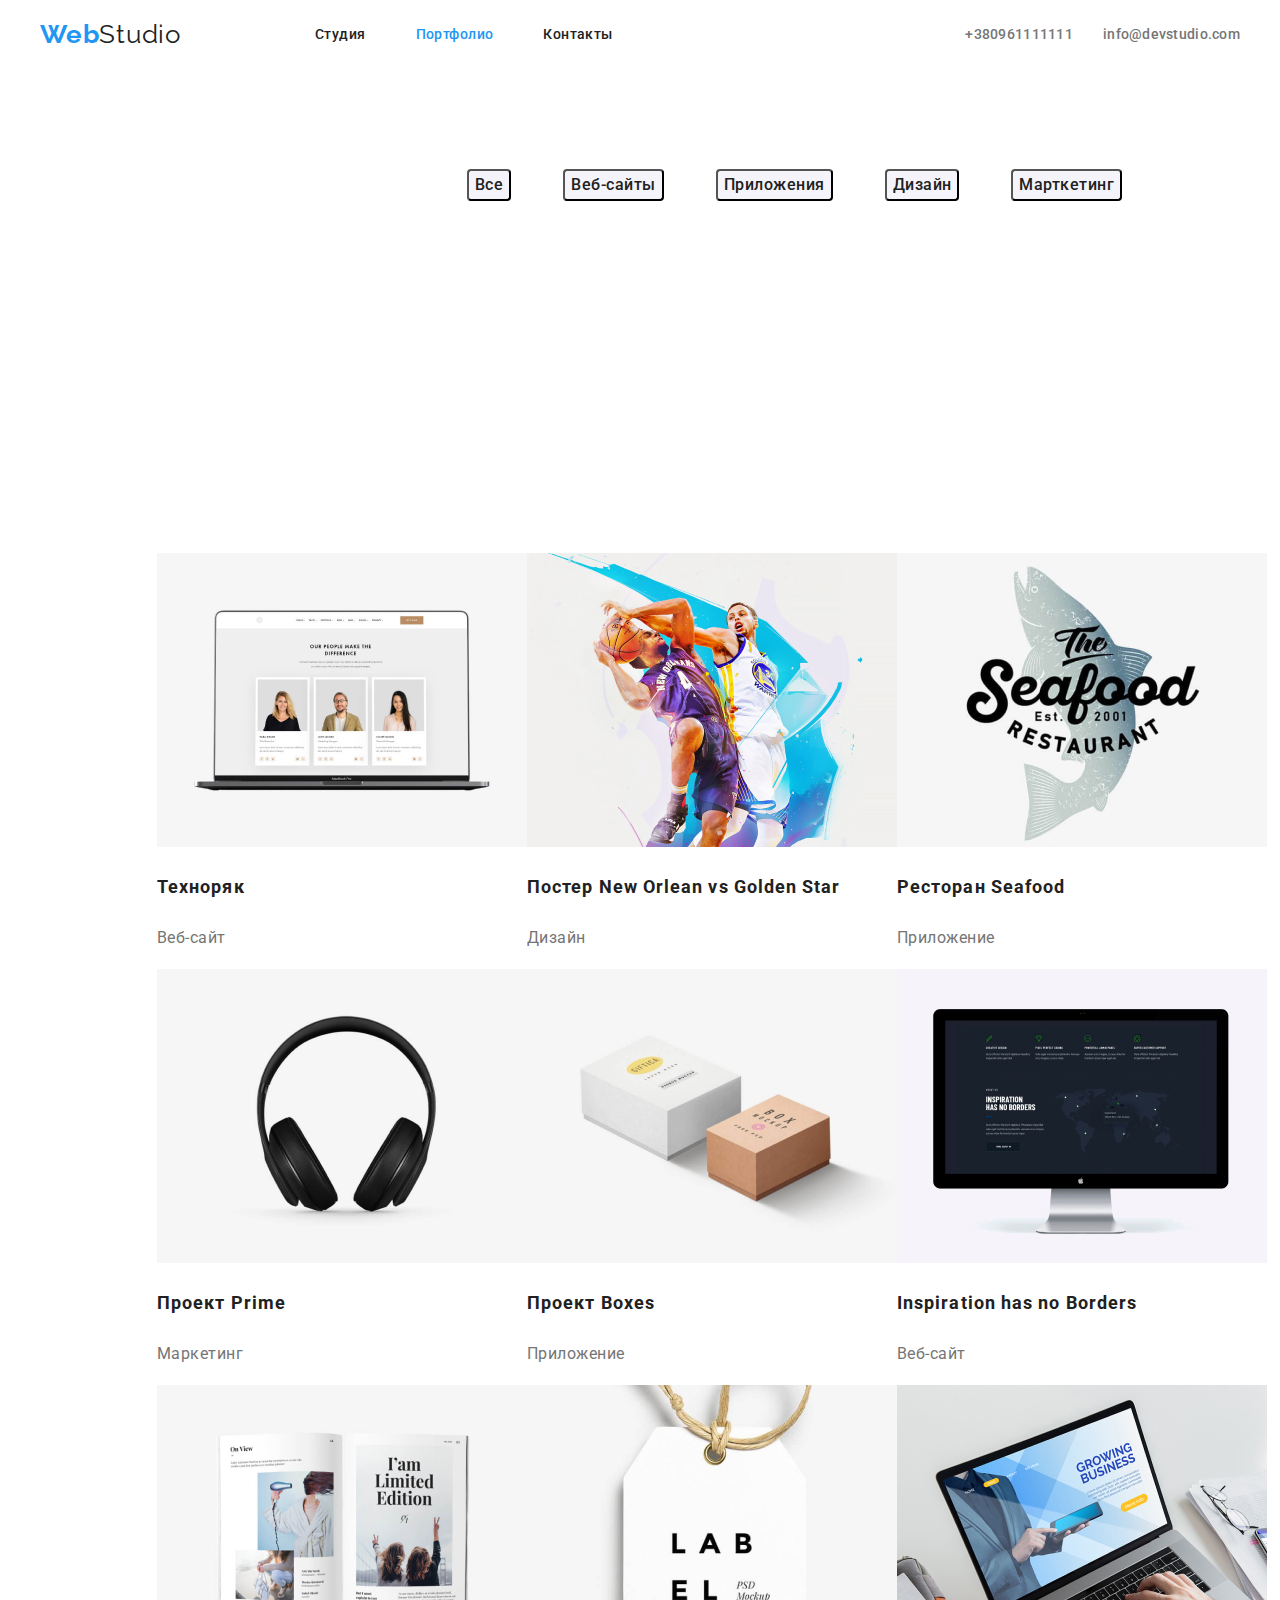
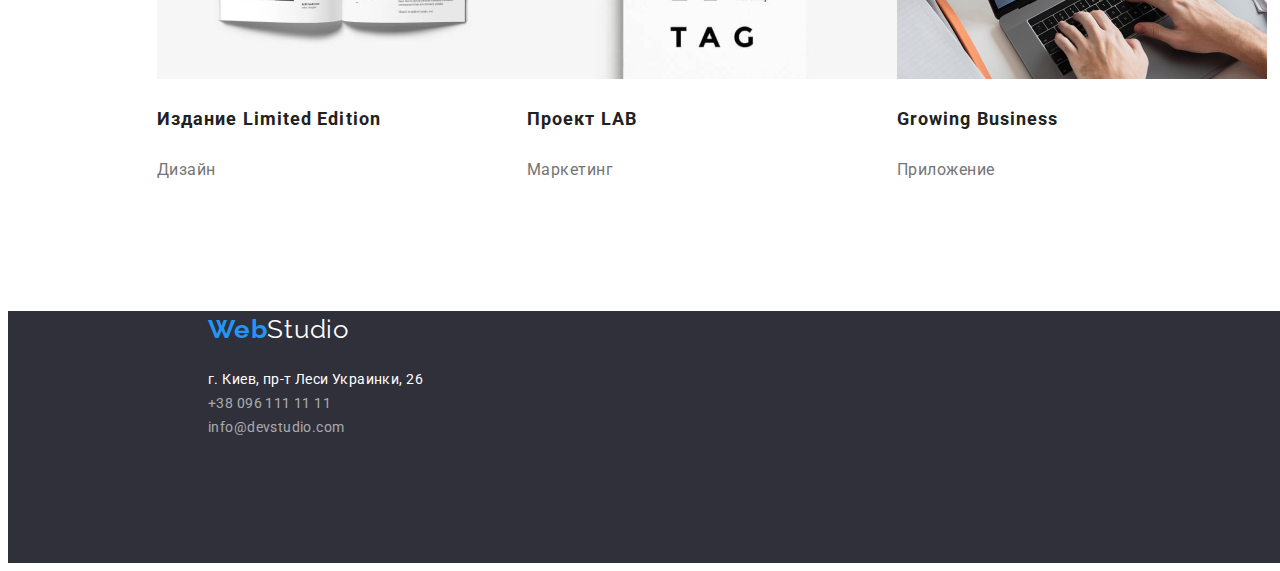
==== Partfolio.html @ 99191172 "homework 3" ====
<!DOCTYPE html>
<html lang="ru">
<head>
    <meta charset="UTF-8">
    <meta http-equiv="X-UA-Compatible" content="IE=edge">
    <meta name="viewport" content="width=device-width, initial-scale=1.0">
    <title>Партфолио</title>
    <link rel="stylesheet" href="./css/styles.css">
    <link rel="preconnect" href="https://fonts.googleapis.com">
<link rel="preconnect" href="https://fonts.gstatic.com" crossorigin>
<link href="https://fonts.googleapis.com/css2?family=Raleway:wght@700&family=Roboto:wght@400;500;700;900&display=swap" rel="stylesheet">

</head>
<body> 
    <header class="header">

      


        <div class="header-container">
        
            <nav class="header-navigation">
              <a href="./index.html" class="header-logo link">
                Web<span class="studio">Studio</span>
              </a>
              <ul class="header-list  link">
                <li class="header-item">
                  <a class="header-link link" href="/index.html"
                    >Студия</a
                  >
                </li>
                <li class="header-item">
                  <a class="header-link active-page" href="./Partfolio.html">Портфолио</a>
                </li>
                <li class="header-item">
                  <a class="header-link link" href="">Контакты</a>
                </li>
              </ul>
            </nav>
    
                <ul class="contacts-header">
    
                   <li class="blyat"><a class="header-phone" href="tel:+380961111111">+380961111111</a></li>
                   <li class="blyat"><a class="header-mail" href="mailto:info@devstudio.com">info@devstudio.com</a></li>
    
                </ul>
              
              
              </div> 

            
      
    
</header>

<main>

   <section class=section>
   <div class="container">

       <ul class="partfolio-nav">

        <li class="buttons-partfolio-li"><button class="buttons-partfolio" type="button">Все</button></li>
        <li class="buttons-partfolio-li"><button class="buttons-partfolio" type="button">Веб-сайты</button></li>
        <li class="buttons-partfolio-li"><button class="buttons-partfolio" type="button">Приложения</button></li>
        <li class="buttons-partfolio-li"><button class="buttons-partfolio" type="button">Дизайн</button></li>
        <li class="buttons-partfolio-li"><button class="buttons-partfolio" type="button">Марткетинг</button></li>

       </ul>

    </div>
    </section>

<section class="section">

    <div class="container">



    <ul class="partfolio-all">

        <li class="all-photos"> <a><img src="./images/img(7).jpg" alt="фото трёх людей на макбуке" width="370">
            <h3 class="about">Техноряк</h3>
                <p class="second-page-content">Веб-сайт</p></a>
        </li>
          
        <li class="all-photos"> <a><img src="./images/img(8).jpg" alt="два баскетболиста в прыжке" width="370">
            <h3 class="about">Постер New Orlean vs Golden Star</h3>
                <p class="second-page-content">Дизайн</p></a>
        </li>


        <li class="all-photos"> <a><img src="./images/img(9).jpg" alt="эмблема ресторана Seafood" width="370">
            <h3 class="about">Ресторан Seafood</h3>
                <p class="second-page-content">Приложение</p></a>
        </li>


        <li class="all-photos"> <a><img src="./images/img(10).jpg" alt="чёрные наушники" width="370">
            <h3 class="about">Проект Prime</h3>
                <p class="second-page-content">Маркетинг</p></a>

        </li>

        <li class="all-photos"> <a><img src="./images/img(11).jpg" alt="две коробки на белом фоне" width="370">
            <h3 class="about">Проект Boxes</h3>
                <p class="second-page-content">Приложение</p></a>
        </li>

          
        <li class="all-photos"> <a><img src="./images/img(12).jpg" alt="фото Imac" width="370">
            <h3 class="about">Inspiration has no Borders</h3>
                <p class="second-page-content">Веб-сайт</p></a>
        </li>

        <li class="all-photos"> <a><img src="./images/img(13).jpg" alt="развёрнутая книга" width="370">
            <h3 class="about">Издание Limited Edition</h3>
                <p class="second-page-content">Дизайн</p></a>
        </li>

        <li class="all-photos"> <a><img src="./images/img(14).jpg" alt="LAB EL TAG" width="370">
            <h3 class="about">Проект LAB</h3>
                <p class="second-page-content">Маркетинг</p></a>
        </li>

          
        <li class="all-photos"> <a><img src="./images/img(15).jpg" alt="парень пишет на macbook" width="370">
            <h3 class="about">Growing Business</h3>
                <p class="second-page-content">Приложение</p></a>
        </li>


  
    </ul>

</div>

</section>

    
</main>


<footer class="footer-second">

    <div class="container">
     
    <a  href="./index.html" class="webstudio-footer" >
        Web<span class="studio-footer">Studio</span>
      </a>

      <address class="footer-links">
          <a class="footer-map" target="_blank" rel="noopener noreferrer" href="https://www.google.com/maps/place/%D0%B1%D1%83%D0%BB%D1%8C%D0%B2%D0%B0%D1%80+%D0%9B%D0%B5%D1%81%D1%96+%D0%A3%D0%BA%D1%80%D0%B0%D1%97%D0%BD%D0%BA%D0%B8,+26,+%D0%9A%D0%B8%D1%97%D0%B2,+02000/@50.4265807,30.5361971,17z/data=!3m1!4b1!4m5!3m4!1s0x40d4cf0e033ecbe9:0x57a4dffefec77da0!8m2!3d50.4265807!4d30.5383858">г. Киев, пр-т Леси Украинки, 26</a>
          <a class="footer-phone" href="tel:+380961111111">+38 096 111 11 11</a>
          <a class="footer-mail" href="mailto:info@devstudio.com">info@devstudio.com</a>
      </address>

    </div>

  </footer>

</body>
</html>
---- css/styles.css ----
:root{
    
    --theme-color: #2196F3;

    --text-primary: #212121;
    --text-secondary: #757575;

    --primary-font: 'Roboto';
    --secondary-font: 'Raleway';

}

body{
    font-family: var(--primary-font);
}

ul{
    list-style: none;
}

a{
    text-decoration: none;
}

address{
    font-style: normal;
}

.section{
    padding: 94px;
}

.container{  
        padding: 0 15px;
        width: 1200px;
        margin: 0 auto;
}



/* =========== Header styles starts here =========== */

.header-list {
    display: flex;
  }
  .header-item:not(:last-child) {
    margin-right: 50px;
  }



.header-container{
    display: flex;
    align-items: center;
    

    padding: 0 15px;
  width: 1200px;
  margin: 0 auto;
    

}

.header-navigation {
    display: flex;
    align-items: center;
  }




.contacts-header{
    display: flex;
    margin-left: auto;
    align-items: center;

}

.blyat:not(:last-child){
        margin-right: 30px;
      
}


.header-logo {
    color: var(--theme-color);
    font-family: Raleway;
    font-weight: 700;
    font-size: 26px;
    line-height: 1.19;
    letter-spacing: 0.03em;
    margin-right: 94px;
  }

  .header-link {
    font-weight: 500;
    font-size: 14px;
    line-height: 1.14;
    letter-spacing: 0.03em;
    color: var(--text-primary);
  }
  
  .header-link:hover,
  .header-link:focus {
    color: var(--theme-color);
  }




.studio{

font-family: Raleway;
font-size: 26px;
font-style: normal;
font-weight: 400;
line-height: 36px;
letter-spacing: 0.03em;
text-align: left;

color: var(--text-primary);
}




.nav-link{
    
    
    font-family: Roboto;
    font-size: 14px;
    font-style: normal;
    font-weight: 500;
    line-height: 16px;
    letter-spacing: 0.02em;
    text-align: left;
      
     color: var(--text-primary)

}       
.nav-link:hover,
.nav-link:focus{
    color: var(--theme-color)
}           
.active-page{
    color: var(--theme-color);
}


.header-phone,
.header-mail{
    font-family: Roboto;
    font-size: 14px;
    font-style: normal;
    font-weight: 500;
    line-height: 16px;
    letter-spacing: 0.02em;
    text-align: left;

    color: var(--text-secondary)
}
.header-phone:hover,
.header-mail:hover,
.header-phone:focus,
.header-mail:focus{

    color: var(--theme-color);
}
.slogan{
    font-family: Roboto;
    font-size: 44px;
    font-style: normal;
    font-weight: 900;
    line-height: 60px;
    letter-spacing: 0.06em;
    text-align: center;
    

color: #FFFFFF;
}


.main-button{  
    font-family: Roboto;
font-size: 16px;
font-style: normal;
font-weight: 700;
line-height: 30px;
letter-spacing: 0.06em;
text-align: center;
color: #FFFFFF;
background-color: #2196F3;

height: 50px;
width: 200px;
left: 700px;
top: 430px;
border-radius: 4px;

}

.main-batton:focus,
.main-button:hover{
    background-color: #188CE8;
}


.hero-box{
padding-top: 200px;
padding-bottom: 200px;
text-align: center;
 background-color: #2F303A;

}


.about-list{
    display: flex;
}

.about-pluses{
    margin-right: 30px;
    margin-left: 0;
}


.pluses{
    font-family: Roboto;
font-size: 14px;
font-style: normal;
font-weight: 700;
line-height: 16px;
letter-spacing: 0.03em;
text-align: left;

color: var(--text-primary);
}

.content{
    font-family: Roboto;
font-size: 14px;
font-style: normal;
font-weight: 400;
line-height: 24px;
letter-spacing: 0.03em;
text-align: left;

color: var(--text-secondary);
}

.job-photos{
    display: flex;
 
}

.job-li:not(:last-child){
    margin-right: 30px;
}


.our-job{
    font-family: Roboto;
font-size: 36px;
font-style: normal;
font-weight: 700;
line-height: 42px;
letter-spacing: 0.03em;
text-align: center;

padding-bottom: 50px;

color: var(--text-primary);
}


.our-task{
    padding-top: 0;
}

.team-bg{
background: #F5F4FA;
}


.team-list{
    display: flex;
}

.team{
    padding-right: 30px;
}



.our-team{
    font-family: Roboto;
font-size: 36px;
font-style: normal;
font-weight: 700;
line-height: 42px;
letter-spacing: 0.03em;
text-align: center;
padding-bottom: 50px;

color: var(--text-primary);
}

.squad{
    font-family: Roboto;
font-size: 16px;
font-style: normal;
font-weight: 500;
line-height: 19px;
letter-spacing: 0.03em;
text-align: center;

color: var(--text-primary);
}

.squad-job{
    font-family: Roboto;
font-size: 16px;
font-style: normal;
font-weight: 400;
line-height: 19px;
letter-spacing: 0.03em;
text-align: center;

color: var(--text-secondary);
}

.webstudio-footer{
    font-family: Raleway;
font-size: 26px;
font-style: normal;
font-weight: 700;
line-height: 31px;
letter-spacing: 0.03em;
text-align: left;


color: var(--theme-color);
}

.studio-footer{
font-family: Raleway;
font-size: 26px;
font-style: normal;
font-weight: 400;
line-height: 36px;
letter-spacing: 0.03em;
text-align: left;


color: #FFFFFF;
}
.webstudio-footer:hover,
.webstudio-footer:focus{
    color: var(--theme-color);
}

.footer-map{
    font-family: Roboto;
font-size: 14px;
font-style: normal;
font-weight: 400;
line-height: 24px;
letter-spacing: 0.03em;
text-align: left;

color: #FFFFFF;
}


.footer-phone,
.footer-mail{
    font-family: Roboto;
    font-size: 14px;
    font-style: normal;
    font-weight: 400;
    line-height: 24px;
    letter-spacing: 0.03em;
    text-align: left;

    color: #FFFFFF99;
}

.footer-map:hover,
.footer-map:focus,
.footer-phone:hover,
.footer-phone:focus,
.footer-mail:hover,
.footer-mail:focus{
    color: var(--theme-color);
}

.footer-first{
    height: 252px;
left: 0px;
top: 2097px;
border-radius: 0px;

background-color: #2F303A;
}

.footer-first{
    display: flex;
    flex-direction: column;
}

.footer-links{
    display: flex;
    flex-direction: column;
    padding-top: 20px;
}

.first-footer-links:not(:last-child){
    padding-bottom: 10px;
}


    


/*==========================================*/



.partfolio-nav{
    display: flex;
    padding-left: 350px;
    padding-bottom: 132px;
    
}

.buttons-partfolio-li:not(:last-child){
    padding-right: 52px;
   
}




.buttons-partfolio{
    font-family: Roboto;
font-size: 16px;
font-style: normal;
font-weight: 500;
line-height: 26px;
letter-spacing: 0.03em;
text-align: center;


border-radius: 4px;


    color: var(--text-primary);
    background-color: #F5F4FA;

}
.buttons-partfolio:hover,
.buttons-partfolio:focus{

    color: #FFFFFF;
    background-color: var(--theme-color);
}

.about{
    font-family: Roboto;
font-size: 18px;
font-style: normal;
font-weight: 700;
line-height: 36px;
letter-spacing: 0.06em;
text-align: left;

color:var(--text-primary);
}

.second-page-content{
    font-family: Roboto;
font-size: 16px;
font-style: normal;
font-weight: 400;
line-height: 30px;
letter-spacing: 0.03em;
text-align: left;

color: var(--text-secondary);
}



.partfolio-all{
    display: flex;
    flex-wrap: wrap;
}

.all-photos:not(:last-child){
    flex-basis: calc(100% / 3 - 30px);
}




.footer-second{
    height: 252px;
width: 1600px;
left: 0px;
top: 2097px;
border-radius: 0px;

background-color: #2F303A;
}
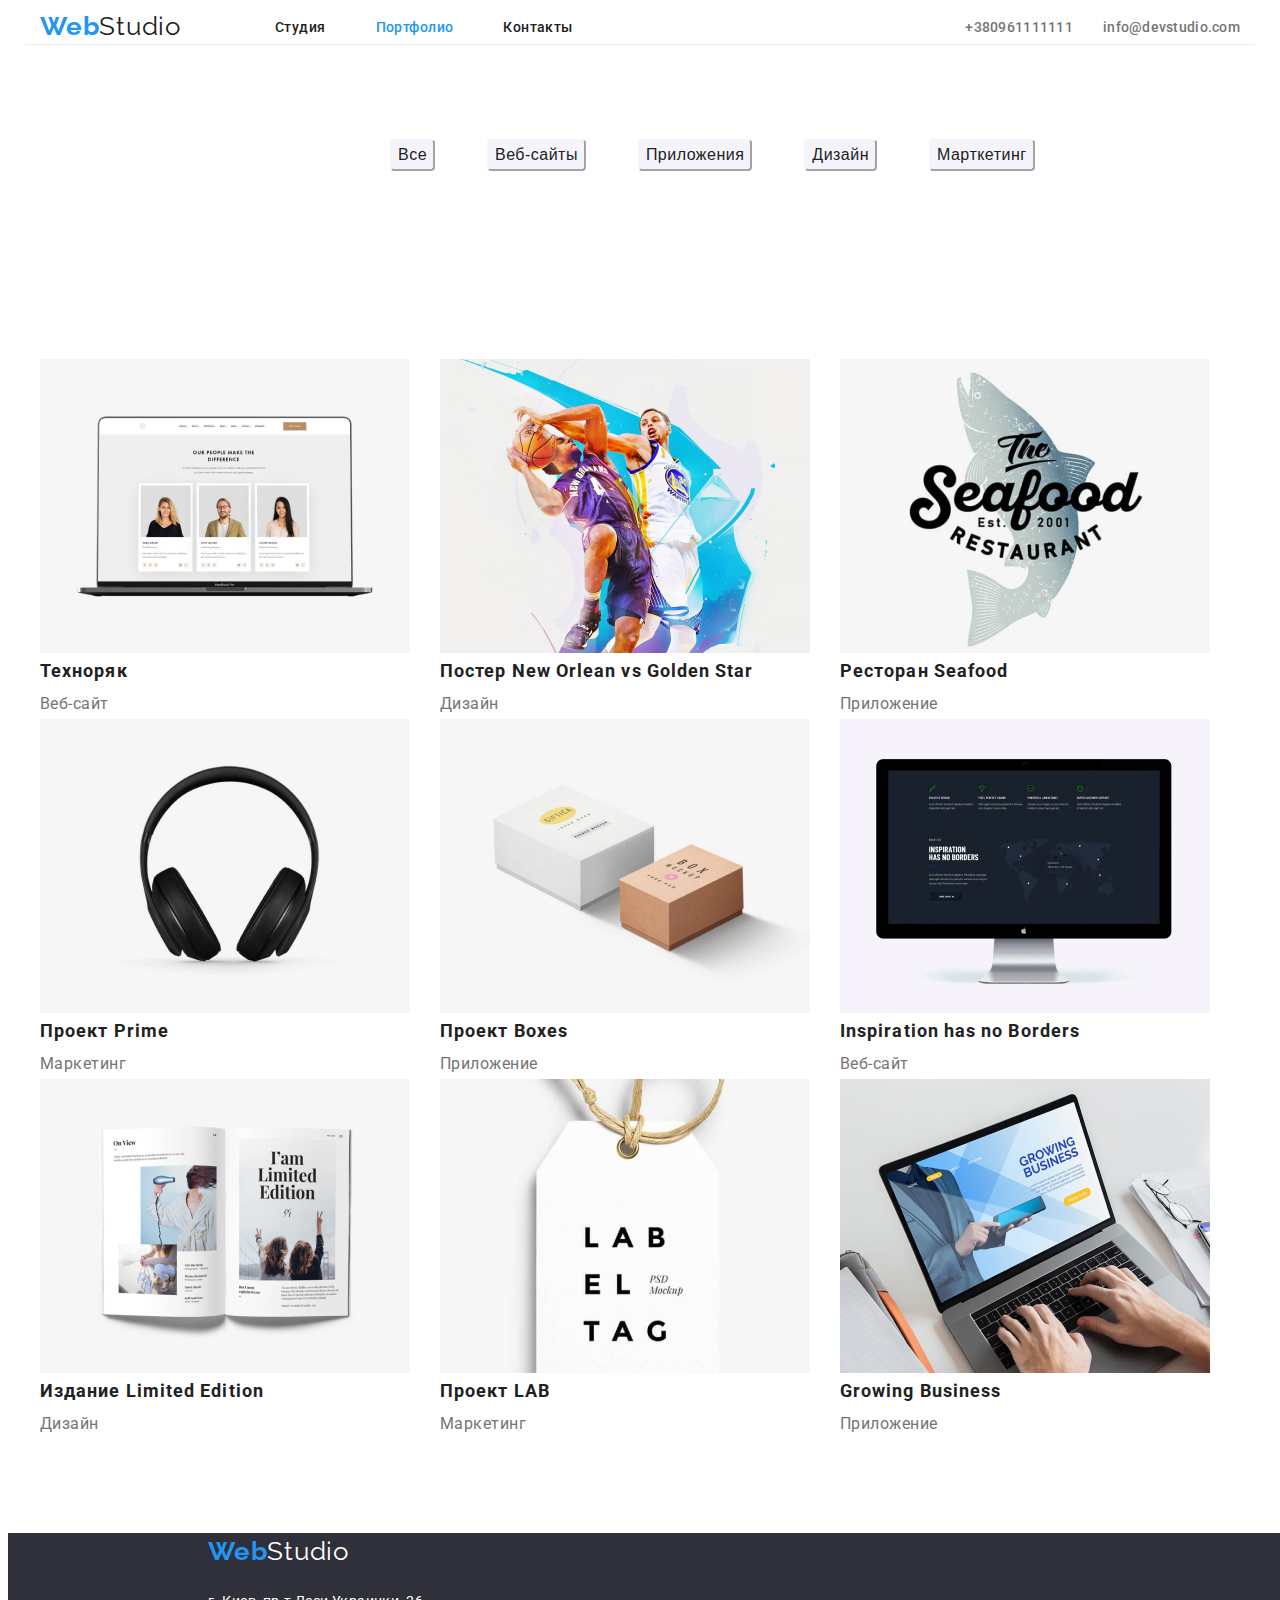
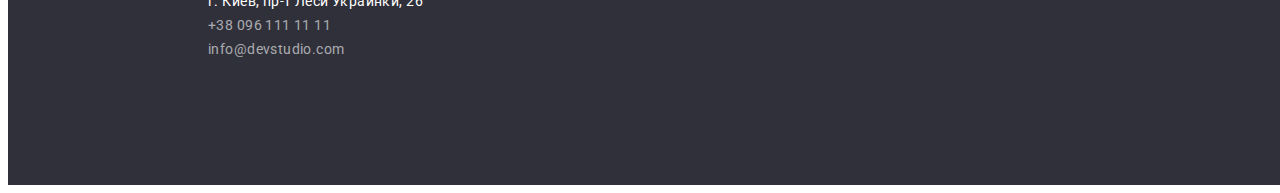
==== commit 1ea49876: "homework 3" ====
--- a/Partfolio.html
+++ b/Partfolio.html
@@ -17,7 +17,7 @@
       
 
 
-        <div class="header-container">
+        <div class="header-container container">
         
             <nav class="header-navigation">
               <a href="./index.html" class="header-logo link">
--- a/css/styles.css
+++ b/css/styles.css
@@ -5,14 +5,14 @@
     --text-primary: #212121;
     --text-secondary: #757575;
 
-    --primary-font: 'Roboto';
-    --secondary-font: 'Raleway';
-
-}
-
-body{
-    font-family: var(--primary-font);
-}
+  
+
+}
+
+body {
+    font-family: "Roboto", sans-serif;
+    letter-spacing: 0.02em;
+  }
 
 ul{
     list-style: none;
@@ -27,7 +27,8 @@
 }
 
 .section{
-    padding: 94px;
+    padding-top: 94px;
+    padding-bottom: 94px;
 }
 
 .container{  
@@ -38,6 +39,28 @@
 
 
 
+p,
+h1,
+h2,
+h3,
+h4,
+h5,
+h6 {
+  margin: 0;
+}
+
+ul {
+  list-style: none;
+  margin: 0;
+  padding-left: 0;
+}
+
+img {
+  display: block;
+  max-width: 100%;
+  height: auto;
+}
+
 /* =========== Header styles starts here =========== */
 
 .header-list {
@@ -46,20 +69,17 @@
   .header-item:not(:last-child) {
     margin-right: 50px;
   }
+ 
 
 
 
 .header-container{
     display: flex;
     align-items: center;
-    
-
-    padding: 0 15px;
-  width: 1200px;
-  margin: 0 auto;
-    
-
-}
+    border-bottom: 1px solid #ECECEC;
+
+}
+
 
 .header-navigation {
     display: flex;
@@ -98,6 +118,8 @@
     line-height: 1.14;
     letter-spacing: 0.03em;
     color: var(--text-primary);
+    padding-top: 30px;
+    padding-bottom: 30px;
   }
   
   .header-link:hover,
@@ -127,9 +149,9 @@
 .nav-link{
     
     
-    font-family: Roboto;
+    
     font-size: 14px;
-    font-style: normal;
+ 
     font-weight: 500;
     line-height: 16px;
     letter-spacing: 0.02em;
@@ -149,9 +171,9 @@
 
 .header-phone,
 .header-mail{
-    font-family: Roboto;
+   
     font-size: 14px;
-    font-style: normal;
+   
     font-weight: 500;
     line-height: 16px;
     letter-spacing: 0.02em;
@@ -167,9 +189,9 @@
     color: var(--theme-color);
 }
 .slogan{
-    font-family: Roboto;
+   
     font-size: 44px;
-    font-style: normal;
+  
     font-weight: 900;
     line-height: 60px;
     letter-spacing: 0.06em;
@@ -181,9 +203,9 @@
 
 
 .main-button{  
-    font-family: Roboto;
+ 
 font-size: 16px;
-font-style: normal;
+
 font-weight: 700;
 line-height: 30px;
 letter-spacing: 0.06em;
@@ -209,9 +231,15 @@
 padding-top: 200px;
 padding-bottom: 200px;
 text-align: center;
- background-color: #2F303A;
-
-}
+background-color: #2F303A;
+
+
+}
+
+.button-container{
+    padding: 0;
+}
+
 
 
 .about-list{
@@ -225,9 +253,9 @@
 
 
 .pluses{
-    font-family: Roboto;
+
 font-size: 14px;
-font-style: normal;
+
 font-weight: 700;
 line-height: 16px;
 letter-spacing: 0.03em;
@@ -237,9 +265,9 @@
 }
 
 .content{
-    font-family: Roboto;
+ 
 font-size: 14px;
-font-style: normal;
+
 font-weight: 400;
 line-height: 24px;
 letter-spacing: 0.03em;
@@ -259,9 +287,9 @@
 
 
 .our-job{
-    font-family: Roboto;
+   
 font-size: 36px;
-font-style: normal;
+
 font-weight: 700;
 line-height: 42px;
 letter-spacing: 0.03em;
@@ -293,9 +321,9 @@
 
 
 .our-team{
-    font-family: Roboto;
+ 
 font-size: 36px;
-font-style: normal;
+
 font-weight: 700;
 line-height: 42px;
 letter-spacing: 0.03em;
@@ -306,9 +334,9 @@
 }
 
 .squad{
-    font-family: Roboto;
+  
 font-size: 16px;
-font-style: normal;
+
 font-weight: 500;
 line-height: 19px;
 letter-spacing: 0.03em;
@@ -318,9 +346,9 @@
 }
 
 .squad-job{
-    font-family: Roboto;
+ 
 font-size: 16px;
-font-style: normal;
+
 font-weight: 400;
 line-height: 19px;
 letter-spacing: 0.03em;
@@ -360,9 +388,9 @@
 }
 
 .footer-map{
-    font-family: Roboto;
+  
 font-size: 14px;
-font-style: normal;
+
 font-weight: 400;
 line-height: 24px;
 letter-spacing: 0.03em;
@@ -374,9 +402,9 @@
 
 .footer-phone,
 .footer-mail{
-    font-family: Roboto;
+  
     font-size: 14px;
-    font-style: normal;
+   
     font-weight: 400;
     line-height: 24px;
     letter-spacing: 0.03em;
@@ -429,20 +457,21 @@
 .partfolio-nav{
     display: flex;
     padding-left: 350px;
-    padding-bottom: 132px;
+    padding-bottom: -38px;
     
 }
 
 .buttons-partfolio-li:not(:last-child){
     padding-right: 52px;
    
+   
 }
 
 
 
 
 .buttons-partfolio{
-    font-family: Roboto;
+ 
 font-size: 16px;
 font-style: normal;
 font-weight: 500;
@@ -452,6 +481,9 @@
 
 
 border-radius: 4px;
+ border-color:  #F5F4FA;
+
+;
 
 
     color: var(--text-primary);
@@ -466,9 +498,9 @@
 }
 
 .about{
-    font-family: Roboto;
+
 font-size: 18px;
-font-style: normal;
+
 font-weight: 700;
 line-height: 36px;
 letter-spacing: 0.06em;
@@ -478,9 +510,9 @@
 }
 
 .second-page-content{
-    font-family: Roboto;
+   
 font-size: 16px;
-font-style: normal;
+
 font-weight: 400;
 line-height: 30px;
 letter-spacing: 0.03em;
@@ -494,10 +526,13 @@
 .partfolio-all{
     display: flex;
     flex-wrap: wrap;
-}
-
-.all-photos:not(:last-child){
+    padding-left: 0;
+    padding-bottom: -38px;
+}
+
+.all-photos{
     flex-basis: calc(100% / 3 - 30px);
+    padding-right: 30px;
 }
 
 
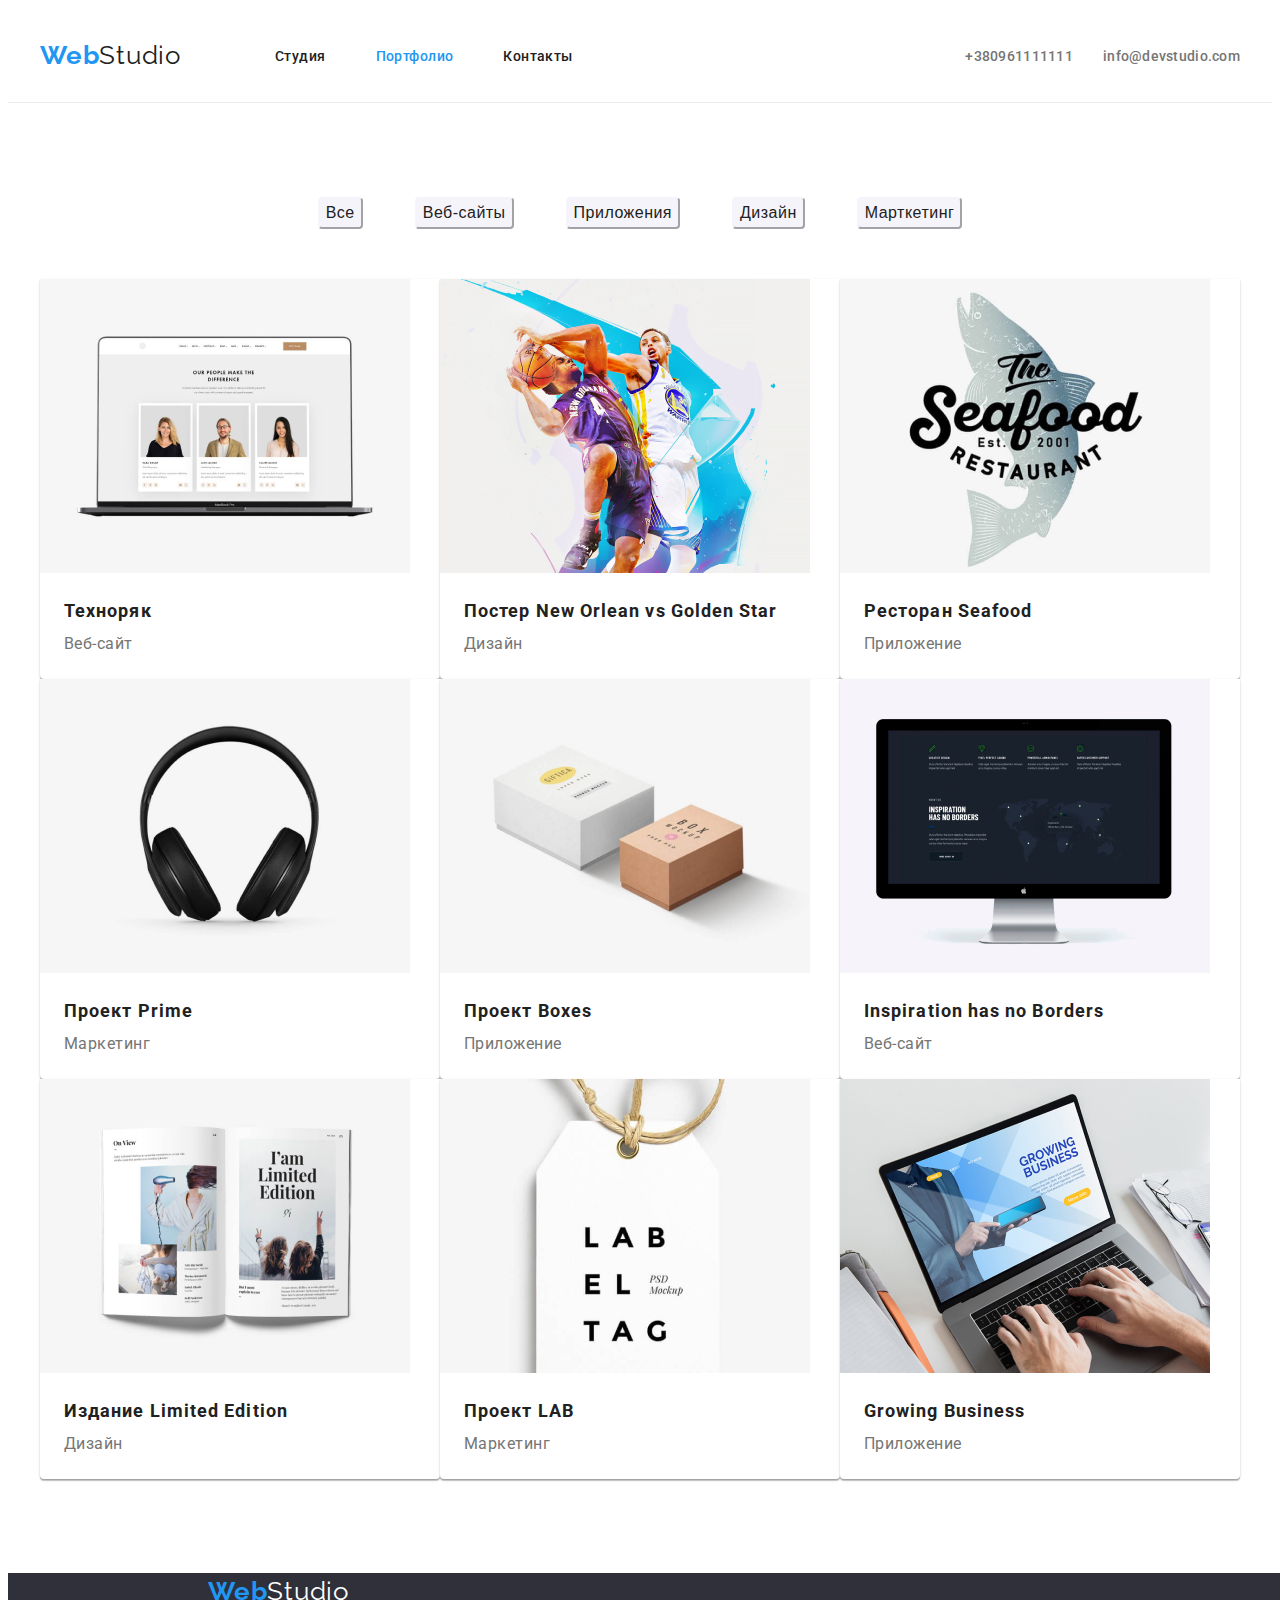
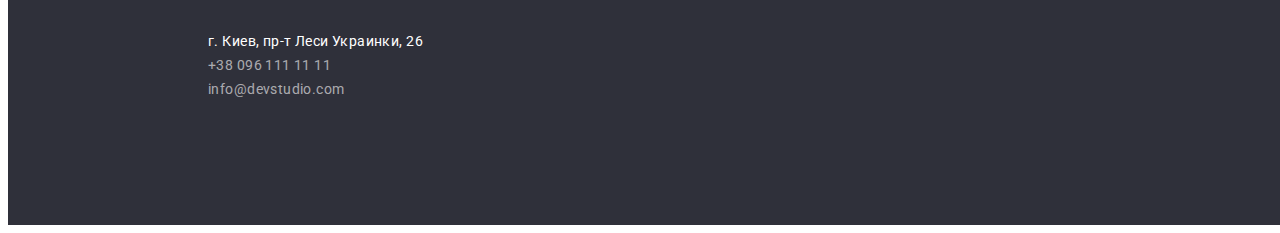
==== commit 14c62a53: "homework 3" ====
--- a/Partfolio.html
+++ b/Partfolio.html
@@ -68,66 +68,64 @@
 
        </ul>
 
-    </div>
-    </section>
 
-<section class="section">
+ 
 
-    <div class="container">
+    
 
 
 
     <ul class="partfolio-all">
 
         <li class="all-photos"> <a><img src="./images/img(7).jpg" alt="фото трёх людей на макбуке" width="370">
-            <h3 class="about">Техноряк</h3>
+            <div class="partfolio-box"><h3 class="about">Техноряк</h3>
                 <p class="second-page-content">Веб-сайт</p></a>
-        </li>
+            </div></li>
           
         <li class="all-photos"> <a><img src="./images/img(8).jpg" alt="два баскетболиста в прыжке" width="370">
-            <h3 class="about">Постер New Orlean vs Golden Star</h3>
+            <div class="partfolio-box"><h3 class="about">Постер New Orlean vs Golden Star</h3>
                 <p class="second-page-content">Дизайн</p></a>
-        </li>
+            </div></li>
 
 
         <li class="all-photos"> <a><img src="./images/img(9).jpg" alt="эмблема ресторана Seafood" width="370">
-            <h3 class="about">Ресторан Seafood</h3>
+            <div class="partfolio-box"><h3 class="about">Ресторан Seafood</h3>
                 <p class="second-page-content">Приложение</p></a>
-        </li>
+            </div></li>
 
 
         <li class="all-photos"> <a><img src="./images/img(10).jpg" alt="чёрные наушники" width="370">
-            <h3 class="about">Проект Prime</h3>
+            <div class="partfolio-box"><h3 class="about">Проект Prime</h3>
                 <p class="second-page-content">Маркетинг</p></a>
 
-        </li>
+            </div></li>
 
         <li class="all-photos"> <a><img src="./images/img(11).jpg" alt="две коробки на белом фоне" width="370">
-            <h3 class="about">Проект Boxes</h3>
+            <div class="partfolio-box"><h3 class="about">Проект Boxes</h3>
                 <p class="second-page-content">Приложение</p></a>
-        </li>
+            </div></li>
 
           
         <li class="all-photos"> <a><img src="./images/img(12).jpg" alt="фото Imac" width="370">
-            <h3 class="about">Inspiration has no Borders</h3>
+            <div class="partfolio-box"><h3 class="about">Inspiration has no Borders</h3>
                 <p class="second-page-content">Веб-сайт</p></a>
-        </li>
+            </div></li>
 
         <li class="all-photos"> <a><img src="./images/img(13).jpg" alt="развёрнутая книга" width="370">
-            <h3 class="about">Издание Limited Edition</h3>
+            <div class="partfolio-box"><h3 class="about">Издание Limited Edition</h3>
                 <p class="second-page-content">Дизайн</p></a>
-        </li>
+            </div></li>
 
         <li class="all-photos"> <a><img src="./images/img(14).jpg" alt="LAB EL TAG" width="370">
-            <h3 class="about">Проект LAB</h3>
+            <div class="partfolio-box"><h3 class="about">Проект LAB</h3>
                 <p class="second-page-content">Маркетинг</p></a>
-        </li>
+            </div></li>
 
           
         <li class="all-photos"> <a><img src="./images/img(15).jpg" alt="парень пишет на macbook" width="370">
-            <h3 class="about">Growing Business</h3>
+            <div class="partfolio-box"><h3 class="about">Growing Business</h3>
                 <p class="second-page-content">Приложение</p></a>
-        </li>
+            </div></li>
 
 
   
--- a/css/styles.css
+++ b/css/styles.css
@@ -29,6 +29,7 @@
 .section{
     padding-top: 94px;
     padding-bottom: 94px;
+    padding: 94px 0;
 }
 
 .container{  
@@ -61,6 +62,9 @@
   height: auto;
 }
 
+
+
+
 /* =========== Header styles starts here =========== */
 
 .header-list {
@@ -71,12 +75,19 @@
   }
  
 
+  .header {
+    padding-top: 29px;
+    padding-bottom: 29px;
+    border-bottom: 1px solid #ececec;
+  }
+
+
 
 
 .header-container{
     display: flex;
     align-items: center;
-    border-bottom: 1px solid #ECECEC;
+   
 
 }
 
@@ -446,6 +457,12 @@
     padding-bottom: 10px;
 }
 
+.partfolio-box{
+    padding-top: 20px;
+    padding-bottom: 20px;
+    padding-left: 24px;
+    padding-right: 24px;
+}
 
     
 
@@ -456,8 +473,8 @@
 
 .partfolio-nav{
     display: flex;
-    padding-left: 350px;
-    padding-bottom: -38px;
+    margin-bottom: 50px;
+    justify-content: center;
     
 }
 
@@ -533,6 +550,10 @@
 .all-photos{
     flex-basis: calc(100% / 3 - 30px);
     padding-right: 30px;
+    box-shadow: 0px 1px 3px rgba(0, 0, 0, 0.12), 0px 1px 1px rgba(0, 0, 0, 0.14),
+    0px 2px 1px rgba(0, 0, 0, 0.2);
+  border-radius: 0px 0px 4px 4px;
+  background-color: #fff;
 }
 
 
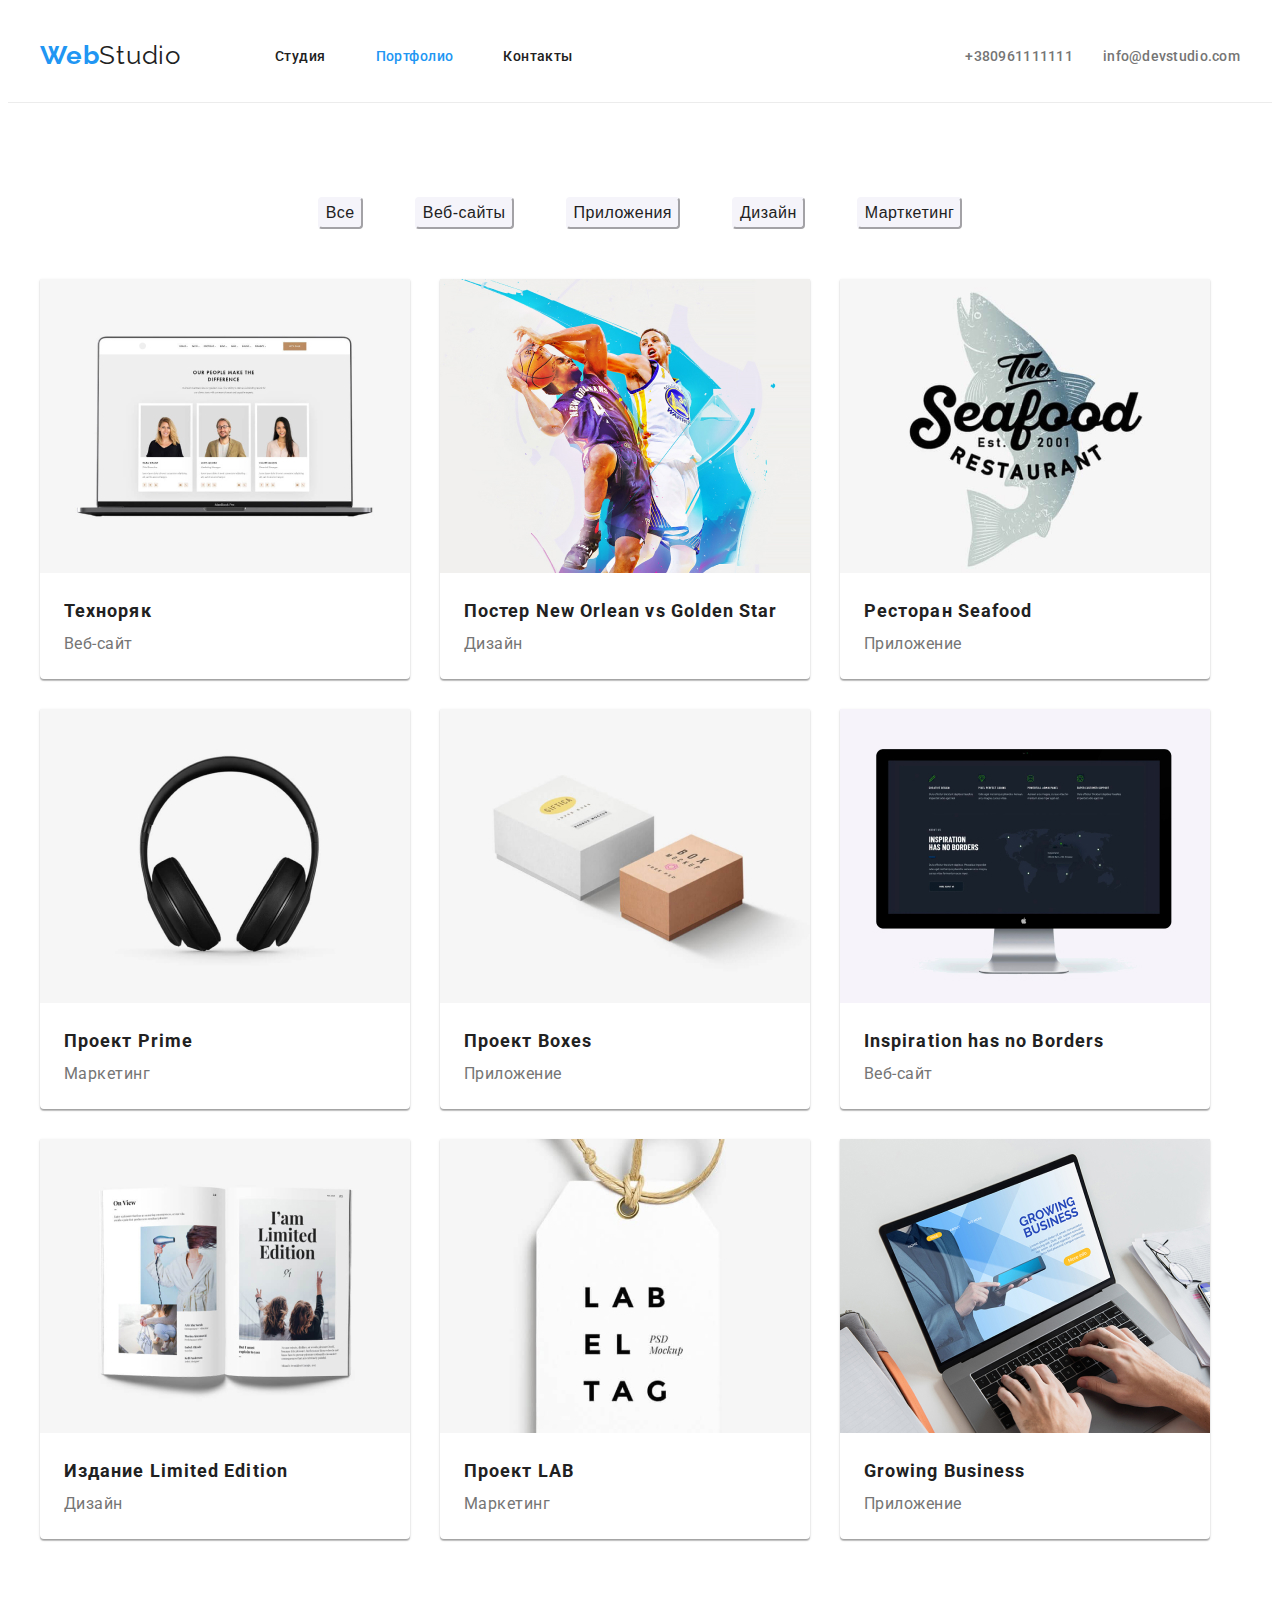
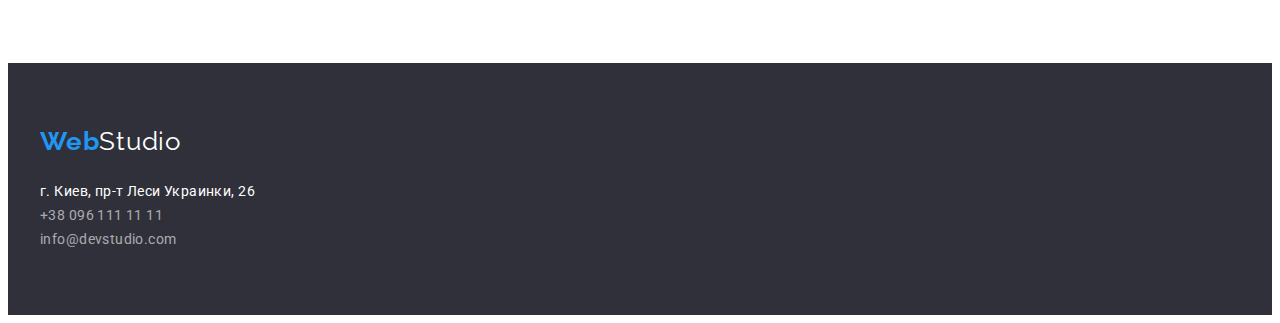
==== commit 183a031b: "homework 3" ====
--- a/Partfolio.html
+++ b/Partfolio.html
@@ -5,6 +5,13 @@
     <meta http-equiv="X-UA-Compatible" content="IE=edge">
     <meta name="viewport" content="width=device-width, initial-scale=1.0">
     <title>Партфолио</title>
+    <link
+      rel="stylesheet"
+      href="https://cdnjs.cloudflare.com/ajax/libs/modern-normalize/1.1.0/modern-normalize.min.css"
+      integrity="sha512-wpPYUAdjBVSE4KJnH1VR1HeZfpl1ub8YT/NKx4PuQ5NmX2tKuGu6U/JRp5y+Y8XG2tV+wKQpNHVUX03MfMFn9Q=="
+      crossorigin="anonymous"
+      referrerpolicy="no-referrer"
+    />
     <link rel="stylesheet" href="./css/styles.css">
     <link rel="preconnect" href="https://fonts.googleapis.com">
 <link rel="preconnect" href="https://fonts.gstatic.com" crossorigin>
@@ -55,7 +62,7 @@
 
 <main>
 
-   <section class=section>
+   <section class="section">
    <div class="container">
 
        <ul class="partfolio-nav">
@@ -70,8 +77,6 @@
 
 
  
-
-    
 
 
 
@@ -139,9 +144,9 @@
 </main>
 
 
-<footer class="footer-second">
+<footer class="footer-first">
 
-    <div class="container">
+    <div class="footer container">
      
     <a  href="./index.html" class="webstudio-footer" >
         Web<span class="studio-footer">Studio</span>
--- a/css/styles.css
+++ b/css/styles.css
@@ -207,6 +207,7 @@
     line-height: 60px;
     letter-spacing: 0.06em;
     text-align: center;
+    margin-bottom: 30px;
     
 
 color: #FFFFFF;
@@ -272,6 +273,8 @@
 letter-spacing: 0.03em;
 text-align: left;
 
+margin-bottom: 10px;
+
 color: var(--text-primary);
 }
 
@@ -328,6 +331,8 @@
 .team{
     padding-right: 30px;
 }
+
+
 
 
 
@@ -354,6 +359,12 @@
 text-align: center;
 
 color: var(--text-primary);
+}
+
+
+.squad-names{
+    margin-top: 30px;
+    margin-bottom: 10px;
 }
 
 .squad-job{
@@ -396,6 +407,7 @@
 .webstudio-footer:hover,
 .webstudio-footer:focus{
     color: var(--theme-color);
+    
 }
 
 .footer-map{
@@ -464,6 +476,9 @@
     padding-right: 24px;
 }
 
+.footer{
+    padding-top: 60px;
+}
     
 
 
@@ -543,28 +558,21 @@
 .partfolio-all{
     display: flex;
     flex-wrap: wrap;
-    padding-left: 0;
-    padding-bottom: -38px;
+   
 }
 
 .all-photos{
     flex-basis: calc(100% / 3 - 30px);
-    padding-right: 30px;
+   
     box-shadow: 0px 1px 3px rgba(0, 0, 0, 0.12), 0px 1px 1px rgba(0, 0, 0, 0.14),
     0px 2px 1px rgba(0, 0, 0, 0.2);
   border-radius: 0px 0px 4px 4px;
   background-color: #fff;
-}
-
-
-
-
-.footer-second{
-    height: 252px;
-width: 1600px;
-left: 0px;
-top: 2097px;
-border-radius: 0px;
-
-background-color: #2F303A;
-}+  margin-right: 30px;
+  margin-bottom: 30px;
+}
+
+.all-photos:nth-child(3n){
+  margin-right: 0;
+}
+
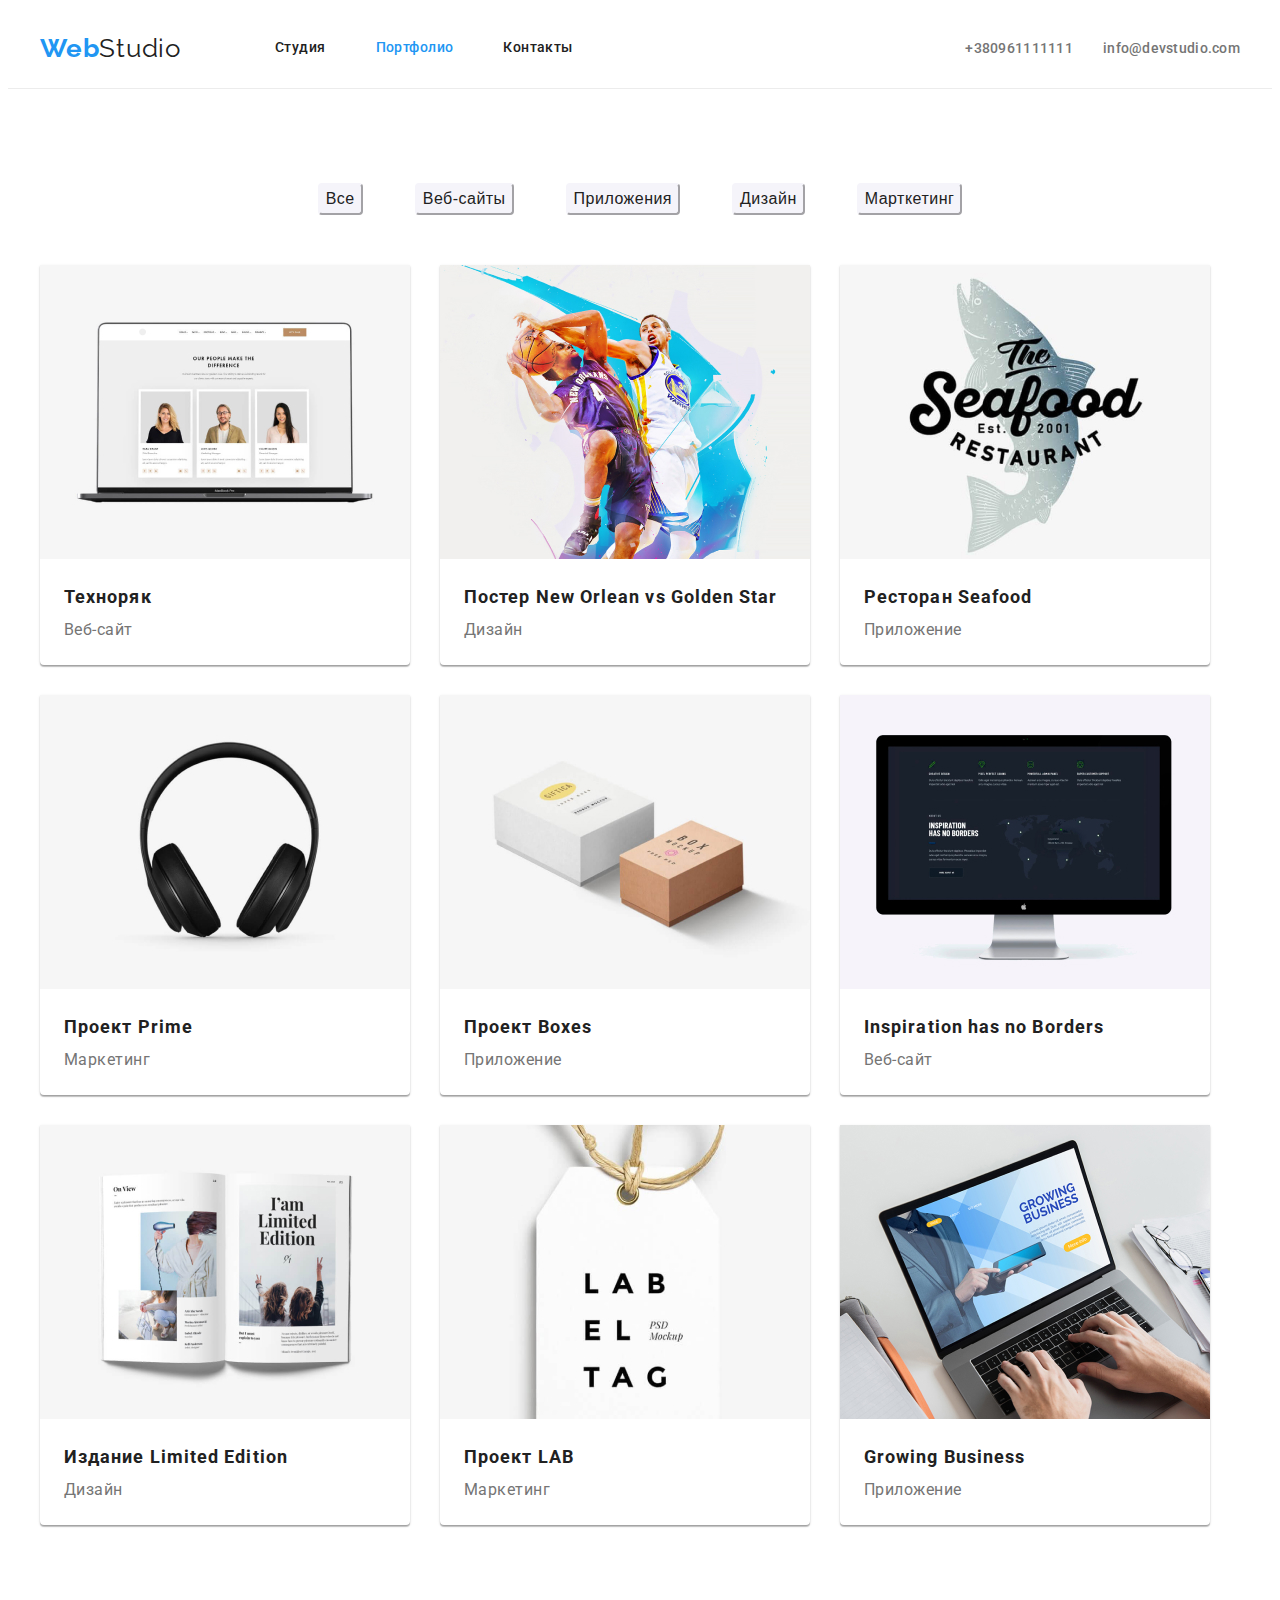
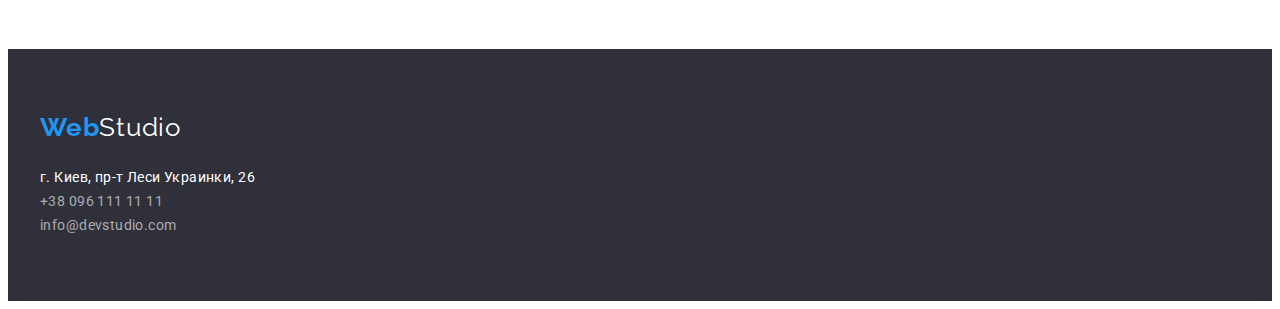
==== commit ef750792: "homework 3" ====
--- a/Partfolio.html
+++ b/Partfolio.html
@@ -22,6 +22,7 @@
     <header class="header">
 
       
+        
 
 
         <div class="header-container container">
--- a/css/styles.css
+++ b/css/styles.css
@@ -76,9 +76,8 @@
  
 
   .header {
-    padding-top: 29px;
-    padding-bottom: 29px;
     border-bottom: 1px solid #ececec;
+    padding: 0;
   }
 
 
@@ -87,6 +86,7 @@
 .header-container{
     display: flex;
     align-items: center;
+    
    
 
 }
@@ -129,8 +129,9 @@
     line-height: 1.14;
     letter-spacing: 0.03em;
     color: var(--text-primary);
-    padding-top: 30px;
-    padding-bottom: 30px;
+    padding-top: 32px;
+    padding-bottom: 32px;
+    display: block;
   }
   
   .header-link:hover,
@@ -256,11 +257,13 @@
 
 .about-list{
     display: flex;
+    margin-right: -30px;
 }
 
 .about-pluses{
     margin-right: 30px;
     margin-left: 0;
+    width: 270px;
 }
 
 
@@ -309,7 +312,7 @@
 letter-spacing: 0.03em;
 text-align: center;
 
-padding-bottom: 50px;
+margin-bottom: 50px;
 
 color: var(--text-primary);
 }
@@ -326,10 +329,11 @@
 
 .team-list{
     display: flex;
+    margin-right: -30px;
 }
 
 .team{
-    padding-right: 30px;
+    margin-right: 30px;
 }
 
 
@@ -344,7 +348,7 @@
 line-height: 42px;
 letter-spacing: 0.03em;
 text-align: center;
-padding-bottom: 50px;
+margin-bottom: 50px;
 
 color: var(--text-primary);
 }
@@ -358,13 +362,15 @@
 letter-spacing: 0.03em;
 text-align: center;
 
+margin-bottom: 10px;
+
 color: var(--text-primary);
 }
 
 
 .squad-names{
-    margin-top: 30px;
-    margin-bottom: 10px;
+    padding-top: 30px;
+    padding-bottom: 30px;
 }
 
 .squad-job{
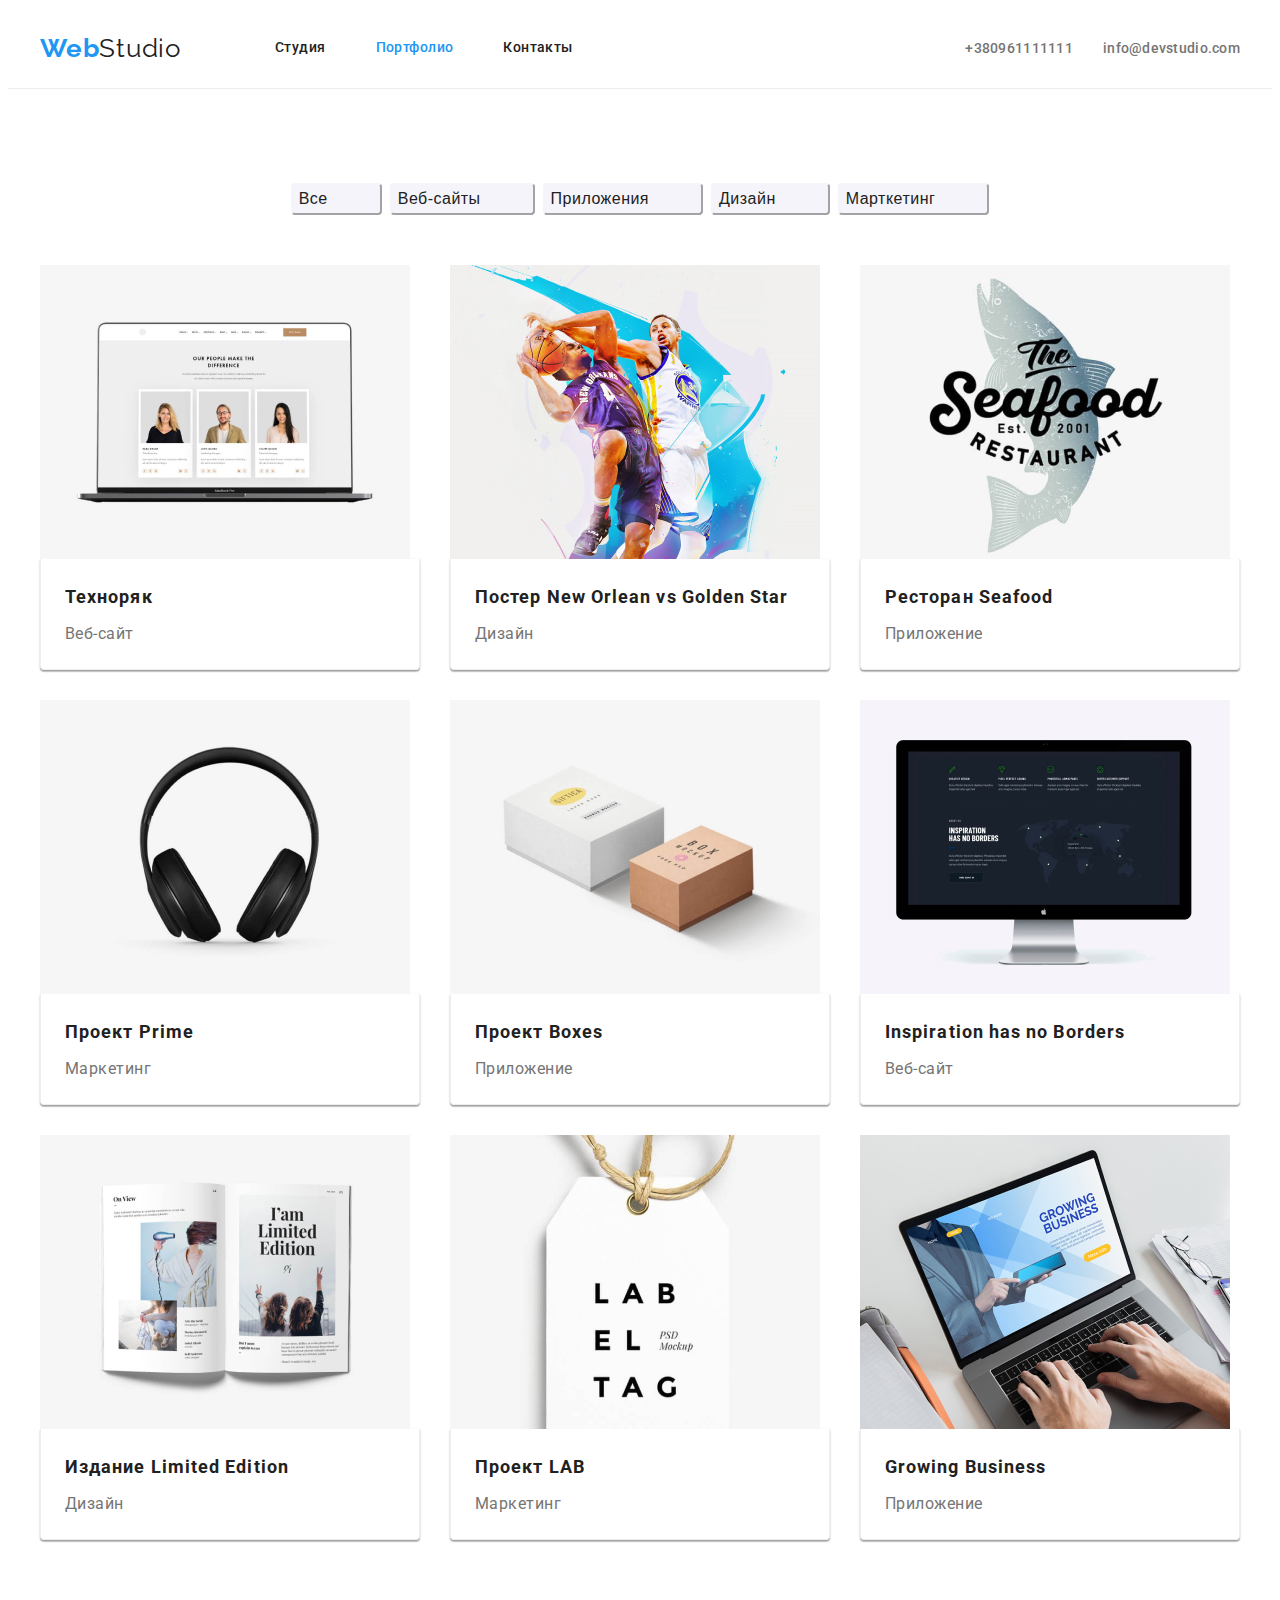
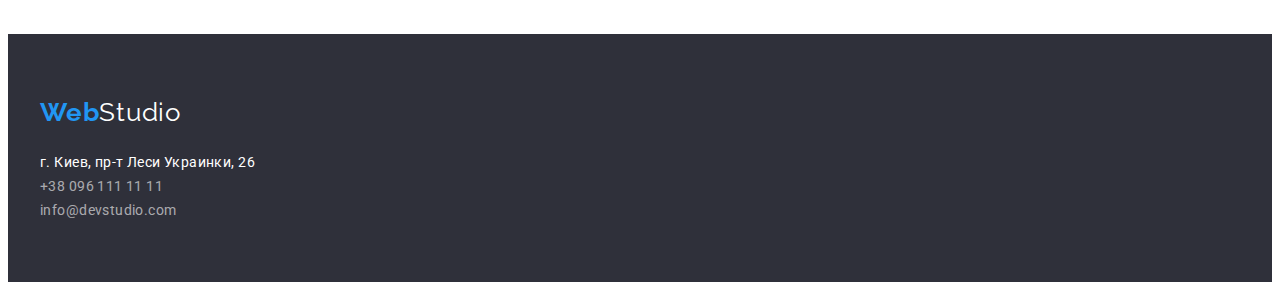
==== commit 1daa0ed2: "homework 3" ====
--- a/Partfolio.html
+++ b/Partfolio.html
@@ -33,7 +33,7 @@
               </a>
               <ul class="header-list  link">
                 <li class="header-item">
-                  <a class="header-link link" href="/index.html"
+                  <a class="header-link link" href="./index.html"
                     >Студия</a
                   >
                 </li>
@@ -83,57 +83,67 @@
 
     <ul class="partfolio-all">
 
-        <li class="all-photos"> <a><img src="./images/img(7).jpg" alt="фото трёх людей на макбуке" width="370">
+        <li class="all-photos"> <a href=""></a><img src="./images/img(7).jpg" alt="фото трёх людей на макбуке" width="370">
             <div class="partfolio-box"><h3 class="about">Техноряк</h3>
-                <p class="second-page-content">Веб-сайт</p></a>
+                <p class="second-page-content">Веб-сайт</p>
             </div></li>
+</a>
           
-        <li class="all-photos"> <a><img src="./images/img(8).jpg" alt="два баскетболиста в прыжке" width="370">
+        <li class="all-photos"> <a href=""></a><img src="./images/img(8).jpg" alt="два баскетболиста в прыжке" width="370">
             <div class="partfolio-box"><h3 class="about">Постер New Orlean vs Golden Star</h3>
-                <p class="second-page-content">Дизайн</p></a>
+                <p class="second-page-content">Дизайн</p>
             </div></li>
 
+</a>
 
-        <li class="all-photos"> <a><img src="./images/img(9).jpg" alt="эмблема ресторана Seafood" width="370">
+        <li class="all-photos"> <a href=""></a><img src="./images/img(9).jpg" alt="эмблема ресторана Seafood" width="370">
             <div class="partfolio-box"><h3 class="about">Ресторан Seafood</h3>
-                <p class="second-page-content">Приложение</p></a>
+                <p class="second-page-content">Приложение</p>
             </div></li>
 
+</a>
 
-        <li class="all-photos"> <a><img src="./images/img(10).jpg" alt="чёрные наушники" width="370">
+        <li class="all-photos"> <a href=""></a><img src="./images/img(10).jpg" alt="чёрные наушники" width="370">
             <div class="partfolio-box"><h3 class="about">Проект Prime</h3>
-                <p class="second-page-content">Маркетинг</p></a>
-
+                <p class="second-page-content">Маркетинг</p>
             </div></li>
 
-        <li class="all-photos"> <a><img src="./images/img(11).jpg" alt="две коробки на белом фоне" width="370">
+</a>
+
+        <li class="all-photos"> <a href=""></a><img src="./images/img(11).jpg" alt="две коробки на белом фоне" width="370">
             <div class="partfolio-box"><h3 class="about">Проект Boxes</h3>
-                <p class="second-page-content">Приложение</p></a>
+                <p class="second-page-content">Приложение</p>
             </div></li>
 
+          </a>  
           
-        <li class="all-photos"> <a><img src="./images/img(12).jpg" alt="фото Imac" width="370">
+        <li class="all-photos"> <a href=""></a><img src="./images/img(12).jpg" alt="фото Imac" width="370">
             <div class="partfolio-box"><h3 class="about">Inspiration has no Borders</h3>
-                <p class="second-page-content">Веб-сайт</p></a>
+                <p class="second-page-content">Веб-сайт</p>
             </div></li>
 
-        <li class="all-photos"> <a><img src="./images/img(13).jpg" alt="развёрнутая книга" width="370">
+</a>
+
+        <li class="all-photos"> <a href=""></a><img src="./images/img(13).jpg" alt="развёрнутая книга" width="370">
             <div class="partfolio-box"><h3 class="about">Издание Limited Edition</h3>
-                <p class="second-page-content">Дизайн</p></a>
+                <p class="second-page-content">Дизайн</p>
             </div></li>
 
-        <li class="all-photos"> <a><img src="./images/img(14).jpg" alt="LAB EL TAG" width="370">
+</a>
+
+        <li class="all-photos"> <a href=""></a><img src="./images/img(14).jpg" alt="LAB EL TAG" width="370">
             <div class="partfolio-box"><h3 class="about">Проект LAB</h3>
-                <p class="second-page-content">Маркетинг</p></a>
+                <p class="second-page-content">Маркетинг</p>
             </div></li>
 
+</a>
           
-        <li class="all-photos"> <a><img src="./images/img(15).jpg" alt="парень пишет на macbook" width="370">
+        <li class="all-photos"> <a href=""></a><img src="./images/img(15).jpg" alt="парень пишет на macbook" width="370">
             <div class="partfolio-box"><h3 class="about">Growing Business</h3>
-                <p class="second-page-content">Приложение</p></a>
+                <p class="second-page-content">Приложение</p>
             </div></li>
 
-
+</a>
   
     </ul>
 
--- a/css/styles.css
+++ b/css/styles.css
@@ -452,27 +452,23 @@
 }
 
 .footer-first{
-    height: 252px;
-left: 0px;
-top: 2097px;
-border-radius: 0px;
 
 background-color: #2F303A;
 }
 
 .footer-first{
+  padding-top: 60px;
+  padding-bottom: 60px;
+}
+
+.footer-links{
     display: flex;
     flex-direction: column;
-}
-
-.footer-links{
-    display: flex;
-    flex-direction: column;
-    padding-top: 20px;
+    margin-top: 20px;
 }
 
 .first-footer-links:not(:last-child){
-    padding-bottom: 10px;
+    margin-bottom: 10px;
 }
 
 .partfolio-box{
@@ -480,12 +476,20 @@
     padding-bottom: 20px;
     padding-left: 24px;
     padding-right: 24px;
-}
-
-.footer{
-    padding-top: 60px;
-}
-    
+
+    border-left: 1px solid #EEEEEE;
+    border-bottom: 1px solid #EEEEEE;
+    border-right: 1px solid #EEEEEE;
+
+    
+    box-shadow: 0px 1px 3px rgba(0, 0, 0, 0.12), 0px 1px 1px rgba(0, 0, 0, 0.14),
+    0px 2px 1px rgba(0, 0, 0, 0.2);
+  border-radius: 0px 0px 4px 4px;
+  background-color: #fff;
+  
+}
+
+
 
 
 /*==========================================*/
@@ -500,9 +504,9 @@
 }
 
 .buttons-partfolio-li:not(:last-child){
-    padding-right: 52px;
-   
-   
+   
+
+    margin-right: 8px;
 }
 
 
@@ -515,16 +519,17 @@
 font-weight: 500;
 line-height: 26px;
 letter-spacing: 0.03em;
-text-align: center;
+
+
+
+padding-right: 52px;
 
 
 border-radius: 4px;
  border-color:  #F5F4FA;
 
-;
-
-
-    color: var(--text-primary);
+
+   color: var(--text-primary);
     background-color: #F5F4FA;
 
 }
@@ -544,6 +549,8 @@
 letter-spacing: 0.06em;
 text-align: left;
 
+margin-bottom: 4px;
+
 color:var(--text-primary);
 }
 
@@ -564,21 +571,18 @@
 .partfolio-all{
     display: flex;
     flex-wrap: wrap;
+    margin-bottom: -30px;
    
 }
 
 .all-photos{
-    flex-basis: calc(100% / 3 - 30px);
-   
-    box-shadow: 0px 1px 3px rgba(0, 0, 0, 0.12), 0px 1px 1px rgba(0, 0, 0, 0.14),
-    0px 2px 1px rgba(0, 0, 0, 0.2);
-  border-radius: 0px 0px 4px 4px;
-  background-color: #fff;
+    flex-basis: calc(100% / 3 - 20px);
+    
+
   margin-right: 30px;
   margin-bottom: 30px;
 }
 
 .all-photos:nth-child(3n){
   margin-right: 0;
-}
-
+}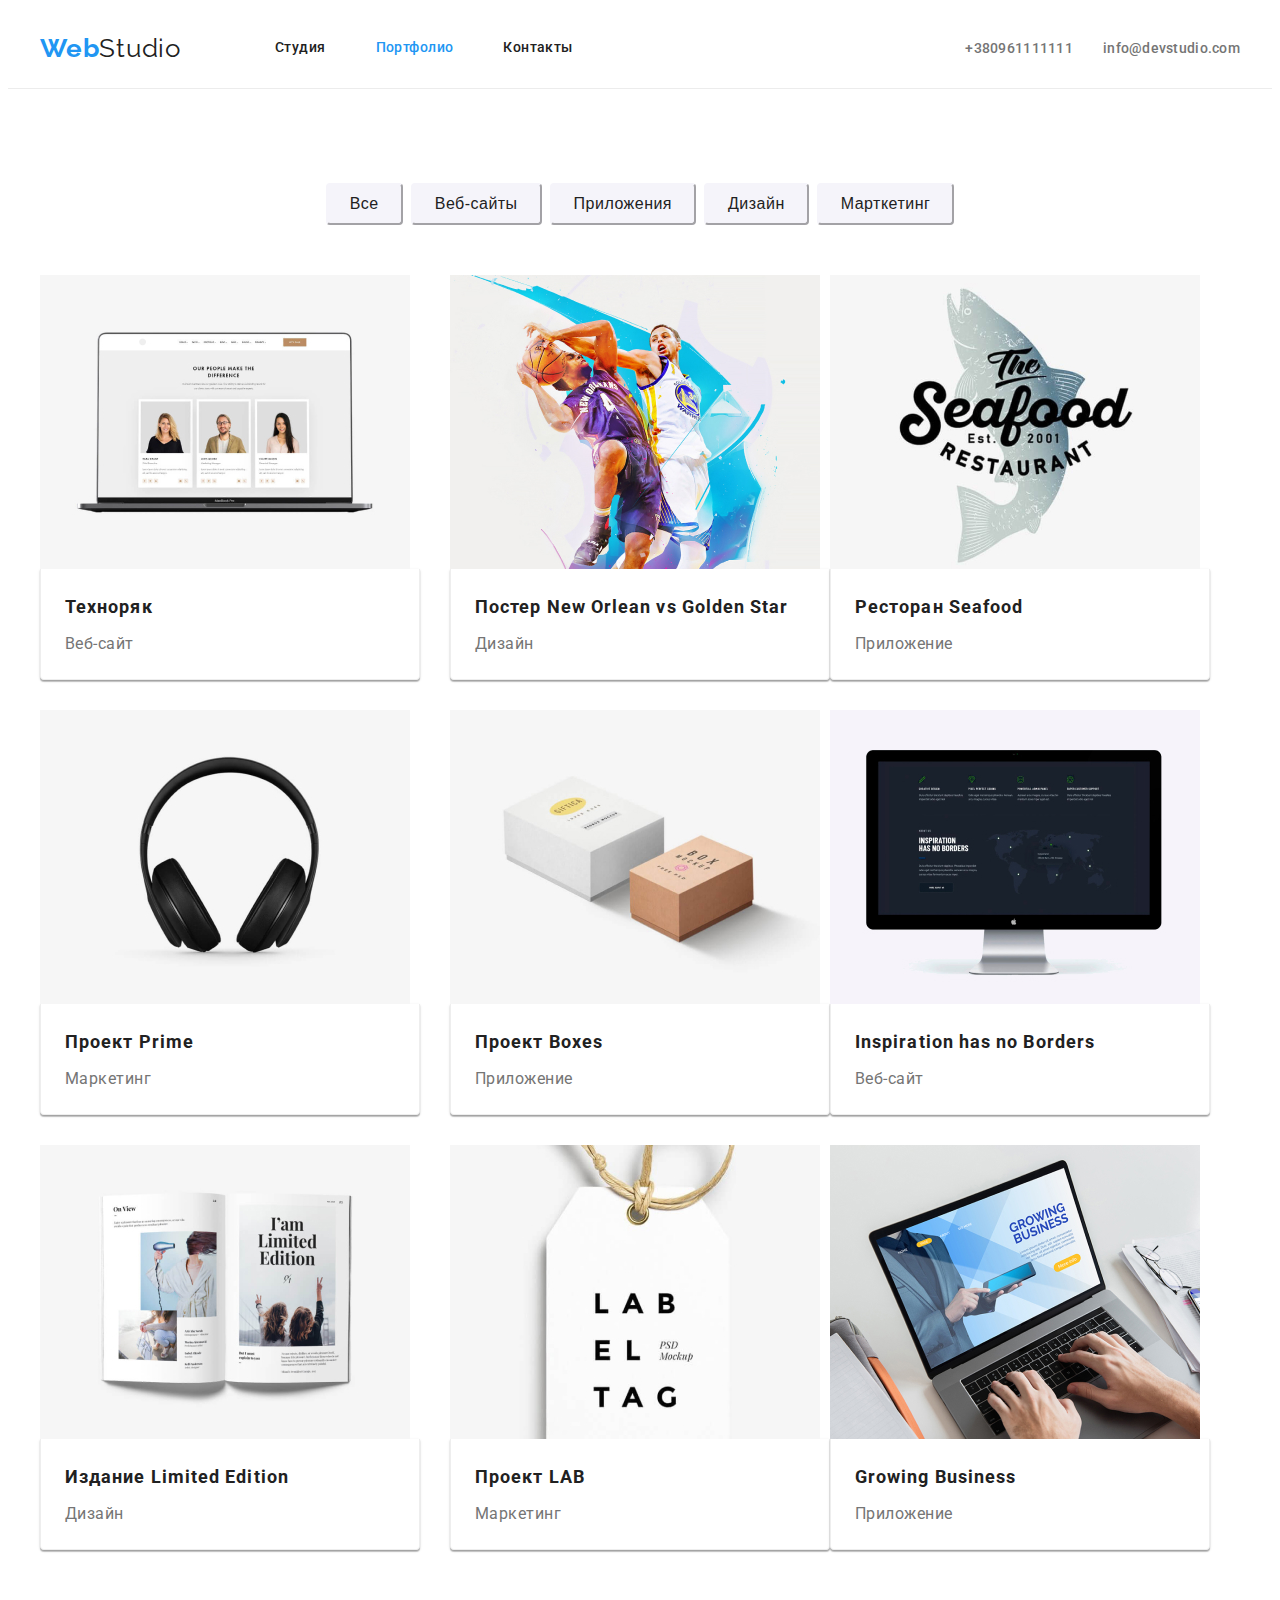
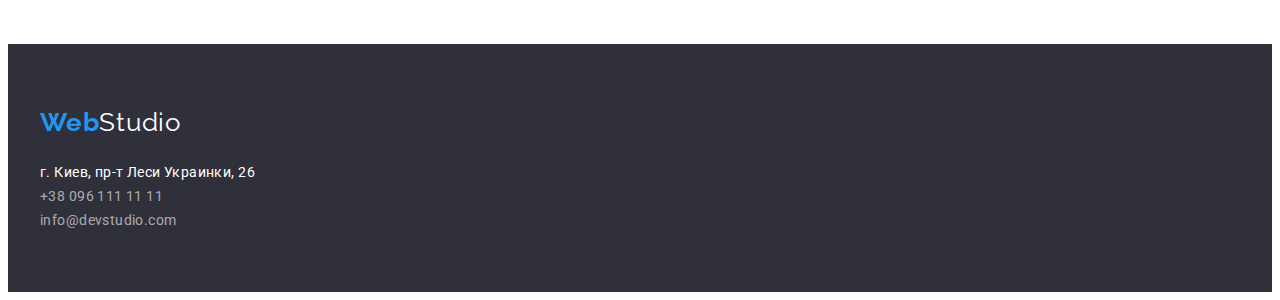
==== commit 59708170: "homework 3" ====
--- a/Partfolio.html
+++ b/Partfolio.html
@@ -83,62 +83,62 @@
 
     <ul class="partfolio-all">
 
-        <li class="all-photos"> <a href=""></a><img src="./images/img(7).jpg" alt="фото трёх людей на макбуке" width="370">
+        <li class="all-photos"> <a href=""><img src="./images/img(7).jpg" alt="фото трёх людей на макбуке" width="370">
             <div class="partfolio-box"><h3 class="about">Техноряк</h3>
                 <p class="second-page-content">Веб-сайт</p>
             </div></li>
 </a>
           
-        <li class="all-photos"> <a href=""></a><img src="./images/img(8).jpg" alt="два баскетболиста в прыжке" width="370">
+        <li class="all-photos"> <a href=""><img src="./images/img(8).jpg" alt="два баскетболиста в прыжке" width="370">
             <div class="partfolio-box"><h3 class="about">Постер New Orlean vs Golden Star</h3>
                 <p class="second-page-content">Дизайн</p>
             </div></li>
 
 </a>
 
-        <li class="all-photos"> <a href=""></a><img src="./images/img(9).jpg" alt="эмблема ресторана Seafood" width="370">
+        <li class="all-photos"> <a href=""><img src="./images/img(9).jpg" alt="эмблема ресторана Seafood" width="370">
             <div class="partfolio-box"><h3 class="about">Ресторан Seafood</h3>
                 <p class="second-page-content">Приложение</p>
             </div></li>
 
 </a>
 
-        <li class="all-photos"> <a href=""></a><img src="./images/img(10).jpg" alt="чёрные наушники" width="370">
+        <li class="all-photos"> <a href=""><img src="./images/img(10).jpg" alt="чёрные наушники" width="370">
             <div class="partfolio-box"><h3 class="about">Проект Prime</h3>
                 <p class="second-page-content">Маркетинг</p>
             </div></li>
 
 </a>
 
-        <li class="all-photos"> <a href=""></a><img src="./images/img(11).jpg" alt="две коробки на белом фоне" width="370">
+        <li class="all-photos"> <a href=""><img src="./images/img(11).jpg" alt="две коробки на белом фоне" width="370">
             <div class="partfolio-box"><h3 class="about">Проект Boxes</h3>
                 <p class="second-page-content">Приложение</p>
             </div></li>
 
           </a>  
           
-        <li class="all-photos"> <a href=""></a><img src="./images/img(12).jpg" alt="фото Imac" width="370">
+        <li class="all-photos"> <a href=""><img src="./images/img(12).jpg" alt="фото Imac" width="370">
             <div class="partfolio-box"><h3 class="about">Inspiration has no Borders</h3>
                 <p class="second-page-content">Веб-сайт</p>
             </div></li>
 
 </a>
 
-        <li class="all-photos"> <a href=""></a><img src="./images/img(13).jpg" alt="развёрнутая книга" width="370">
+        <li class="all-photos"> <a href=""><img src="./images/img(13).jpg" alt="развёрнутая книга" width="370">
             <div class="partfolio-box"><h3 class="about">Издание Limited Edition</h3>
                 <p class="second-page-content">Дизайн</p>
             </div></li>
 
 </a>
 
-        <li class="all-photos"> <a href=""></a><img src="./images/img(14).jpg" alt="LAB EL TAG" width="370">
+        <li class="all-photos"> <a href=""><img src="./images/img(14).jpg" alt="LAB EL TAG" width="370">
             <div class="partfolio-box"><h3 class="about">Проект LAB</h3>
                 <p class="second-page-content">Маркетинг</p>
             </div></li>
 
 </a>
           
-        <li class="all-photos"> <a href=""></a><img src="./images/img(15).jpg" alt="парень пишет на macbook" width="370">
+        <li class="all-photos"> <a href=""><img src="./images/img(15).jpg" alt="парень пишет на macbook" width="370">
             <div class="partfolio-box"><h3 class="about">Growing Business</h3>
                 <p class="second-page-content">Приложение</p>
             </div></li>
--- a/css/styles.css
+++ b/css/styles.css
@@ -334,6 +334,11 @@
 
 .team{
     margin-right: 30px;
+
+box-shadow: 0px 1px 3px rgba(0, 0, 0, 0.12), 0px 1px 1px rgba(0, 0, 0, 0.14),
+    0px 2px 1px rgba(0, 0, 0, 0.2);
+  border-radius: 0px 0px 4px 4px;
+  background-color: #fff;
 }
 
 
@@ -521,8 +526,8 @@
 letter-spacing: 0.03em;
 
 
-
-padding-right: 52px;
+padding: 6px 22px;
+
 
 
 border-radius: 4px;
@@ -567,7 +572,6 @@
 }
 
 
-
 .partfolio-all{
     display: flex;
     flex-wrap: wrap;
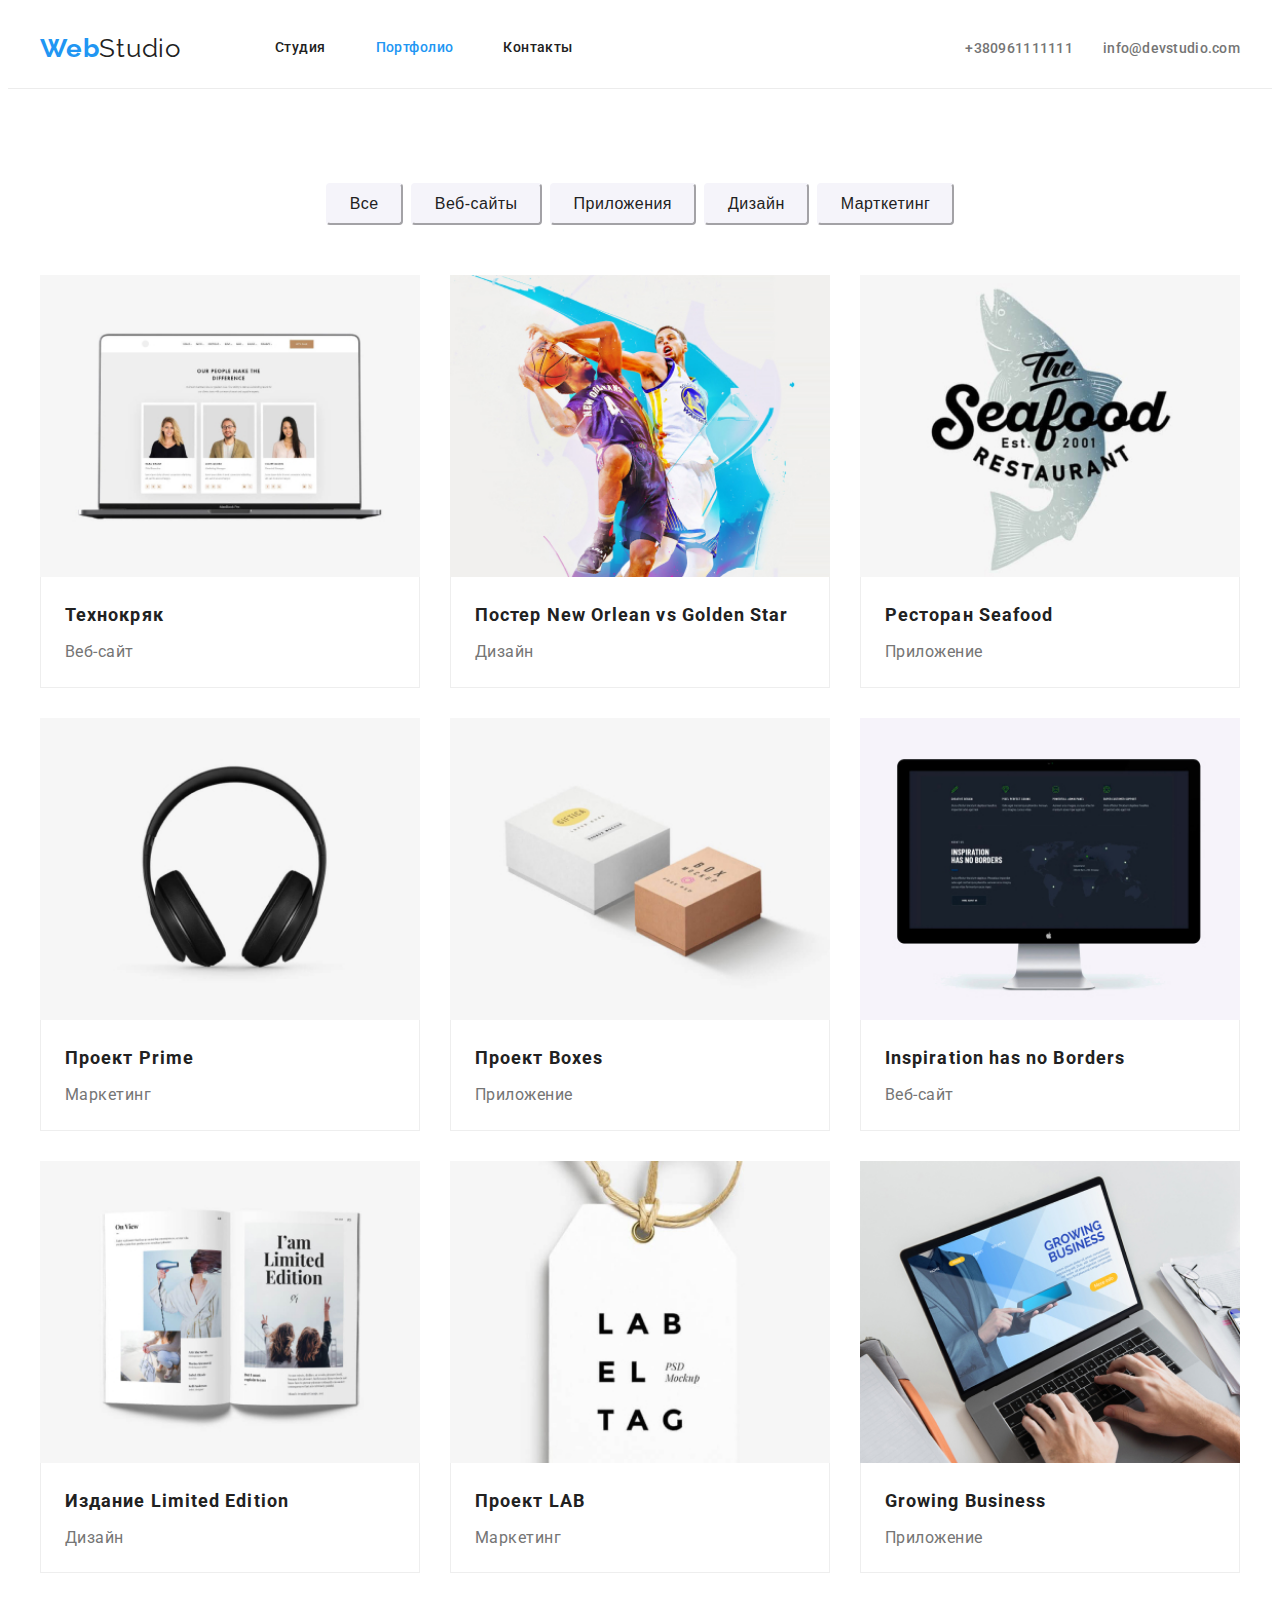
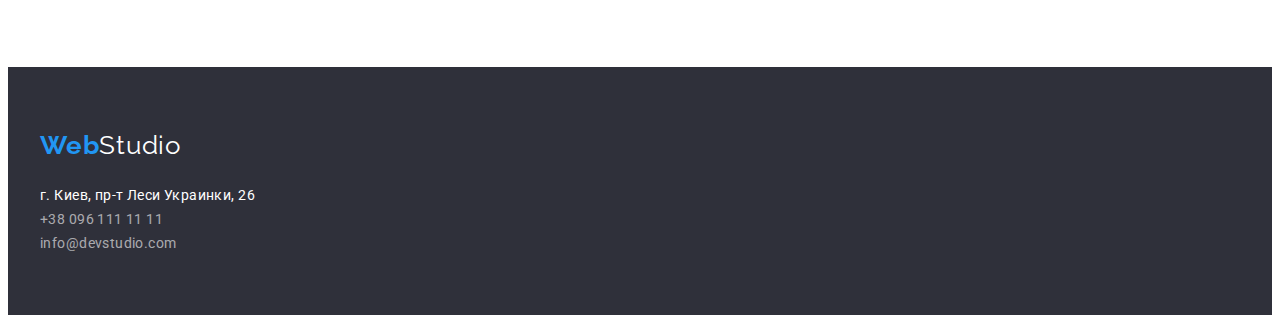
==== commit a58aea1f: "homework 3" ====
--- a/Partfolio.html
+++ b/Partfolio.html
@@ -80,76 +80,96 @@
  
 
 
-
-    <ul class="partfolio-all">
-
-        <li class="all-photos"> <a href=""><img src="./images/img(7).jpg" alt="фото трёх людей на макбуке" width="370">
-            <div class="partfolio-box"><h3 class="about">Техноряк</h3>
-                <p class="second-page-content">Веб-сайт</p>
-            </div></li>
-</a>
-          
-        <li class="all-photos"> <a href=""><img src="./images/img(8).jpg" alt="два баскетболиста в прыжке" width="370">
-            <div class="partfolio-box"><h3 class="about">Постер New Orlean vs Golden Star</h3>
-                <p class="second-page-content">Дизайн</p>
-            </div></li>
-
-</a>
-
-        <li class="all-photos"> <a href=""><img src="./images/img(9).jpg" alt="эмблема ресторана Seafood" width="370">
-            <div class="partfolio-box"><h3 class="about">Ресторан Seafood</h3>
-                <p class="second-page-content">Приложение</p>
-            </div></li>
-
-</a>
-
-        <li class="all-photos"> <a href=""><img src="./images/img(10).jpg" alt="чёрные наушники" width="370">
-            <div class="partfolio-box"><h3 class="about">Проект Prime</h3>
-                <p class="second-page-content">Маркетинг</p>
-            </div></li>
-
-</a>
-
-        <li class="all-photos"> <a href=""><img src="./images/img(11).jpg" alt="две коробки на белом фоне" width="370">
-            <div class="partfolio-box"><h3 class="about">Проект Boxes</h3>
-                <p class="second-page-content">Приложение</p>
-            </div></li>
-
-          </a>  
-          
-        <li class="all-photos"> <a href=""><img src="./images/img(12).jpg" alt="фото Imac" width="370">
-            <div class="partfolio-box"><h3 class="about">Inspiration has no Borders</h3>
-                <p class="second-page-content">Веб-сайт</p>
-            </div></li>
-
-</a>
-
-        <li class="all-photos"> <a href=""><img src="./images/img(13).jpg" alt="развёрнутая книга" width="370">
-            <div class="partfolio-box"><h3 class="about">Издание Limited Edition</h3>
-                <p class="second-page-content">Дизайн</p>
-            </div></li>
-
-</a>
-
-        <li class="all-photos"> <a href=""><img src="./images/img(14).jpg" alt="LAB EL TAG" width="370">
-            <div class="partfolio-box"><h3 class="about">Проект LAB</h3>
-                <p class="second-page-content">Маркетинг</p>
-            </div></li>
-
-</a>
-          
-        <li class="all-photos"> <a href=""><img src="./images/img(15).jpg" alt="парень пишет на macbook" width="370">
-            <div class="partfolio-box"><h3 class="about">Growing Business</h3>
-                <p class="second-page-content">Приложение</p>
-            </div></li>
-
-</a>
+       <ul class="examples-list list">
+        <li class="examples-list-item">
+          <a class="examples-list-link link" href=""><img class="main-img" src="./images/img(7).jpg" width="370" height="294"
+              alt="" />
+            <div class="examples-box">
+              <h2 class="examples-item-title">Технокряк</h2>
+              <p class="examples-item-paragraph">Веб-сайт</p>
+            </div>
+          </a>
+        </li>
+        <li class="examples-list-item">
+          <a class="examples-list-link link" href=""><img class="main-img" src="./images/img(8).jpg" width="370" height="294"
+              alt="" />
+            <div class="examples-box">
+              <h2 class="examples-item-title">
+                Постер New Orlean vs Golden Star
+              </h2>
+              <p class="examples-item-paragraph">Дизайн</p>
+            </div>
+          </a>
+        </li>
+        <li class="examples-list-item">
+          <a class="examples-list-link link" href=""> <img class="main-img" src="./images/img(9).jpg" width="370" height="294"
+              alt="" />
+            <div class="examples-box">
+              <h2 class="examples-item-title">Ресторан Seafood</h2>
+              <p class="examples-item-paragraph">Приложение</p>
+            </div>
+          </a>
+        </li>
+        <li class="examples-list-item">
+          <a class="examples-list-link link" href=""><img class="main-img" src="./images/img(10).jpg" width="370" height="294"
+              alt="" />
+            <div class="examples-box">
+              <h2 class="examples-item-title">Проект Prime</h2>
+              <p class="examples-item-paragraph">Маркетинг</p>
+            </div>
+          </a>
+        </li>
+        <li class="examples-list-item">
+          <a class="examples-list-link link" href=""><img class="main-img" src="./images/img(11).jpg" width="370" height="294"
+              alt="" />
+            <div class="examples-box">
+              <h2 class="examples-item-title">Проект Boxes</h2>
+              <p class="examples-item-paragraph">Приложение</p>
+            </div>
+          </a>
+        </li>
+        <li class="examples-list-item">
+          <a class="examples-list-link link" href=""><img class="main-img" src="./images/img(12).jpg" width="370" height="294"
+              alt="" />
+            <div class="examples-box">
+              <h2 class="examples-item-title">Inspiration has no Borders</h2>
+              <p class="examples-item-paragraph">Веб-сайт</p>
+            </div>
+          </a>
+        </li>
+        <li class="examples-list-item">
+          <a class="examples-list-link link" href=""><img class="main-img" src="./images/img(13).jpg" width="370" height="294"
+              alt="" />
+            <div class="examples-box">
+              <h2 class="examples-item-title">Издание Limited Edition</h2>
+              <p class="examples-item-paragraph">Дизайн</p>
+            </div>
+          </a>
+        </li>
+        <li class="examples-list-item">
+          <a class="examples-list-link link" href=""><img class="main-img" src="./images/img(14).jpg" width="370" height="294"
+              alt="" />
+            <div class="examples-box">
+              <h2 class="examples-item-title">Проект LAB</h2>
+              <p class="examples-item-paragraph">Маркетинг</p>
+            </div>
+          </a>
+        </li>
+        <li class="examples-list-item">
+          <a class="examples-list-link link" href=""><img class="main-img" src="./images/img(15).jpg" width="370" height="294"
+              alt="" />
+            <div class="examples-box">
+              <h2 class="examples-item-title">Growing Business</h2>
+              <p class="examples-item-paragraph">Приложение</p>
+            </div>
+          </a>
+        </li>
+      </ul>
   
-    </ul>
-
-</div>
-
-</section>
+  </div>
+  
+  </section>
+  
 
     
 </main>
--- a/css/styles.css
+++ b/css/styles.css
@@ -500,93 +500,99 @@
 /*==========================================*/
 
 
-
-.partfolio-nav{
+.partfolio-nav {
     display: flex;
     margin-bottom: 50px;
     justify-content: center;
-    
-}
-
-.buttons-partfolio-li:not(:last-child){
-   
-
+  }
+  
+  .buttons-partfolio-li:not(:last-child) {
     margin-right: 8px;
-}
-
-
-
-
-.buttons-partfolio{
- 
-font-size: 16px;
-font-style: normal;
-font-weight: 500;
-line-height: 26px;
-letter-spacing: 0.03em;
-
-
-padding: 6px 22px;
-
-
-
-border-radius: 4px;
- border-color:  #F5F4FA;
-
-
-   color: var(--text-primary);
-    background-color: #F5F4FA;
-
-}
-.buttons-partfolio:hover,
-.buttons-partfolio:focus{
-
-    color: #FFFFFF;
+  }
+  
+  .buttons-partfolio {
+    font-size: 16px;
+    font-style: normal;
+    font-weight: 500;
+    line-height: 26px;
+    letter-spacing: 0.03em;
+  
+    padding: 6px 22px;
+  
+    border-radius: 4px;
+    border-color: #f5f4fa;
+  
+    color: var(--text-primary);
+    background-color: #f5f4fa;
+  }
+  .buttons-partfolio:hover,
+  .buttons-partfolio:focus {
+    color: #ffffff;
     background-color: var(--theme-color);
-}
-
-.about{
-
-font-size: 18px;
-
-font-weight: 700;
-line-height: 36px;
-letter-spacing: 0.06em;
-text-align: left;
-
-margin-bottom: 4px;
-
-color:var(--text-primary);
-}
-
-.second-page-content{
-   
-font-size: 16px;
-
-font-weight: 400;
-line-height: 30px;
-letter-spacing: 0.03em;
-text-align: left;
-
-color: var(--text-secondary);
-}
-
-
-.partfolio-all{
+  }
+  
+  .all-photos {
+    flex-basis: calc((100% - 60px) / 3);
+    margin-right: 30px;
+    margin-bottom: 30px;
+  }
+  .all-photos:nth-child(2n + 1) {
+    margin-right: 0;
+  }
+  
+  .examples-item-title {
+    font-weight: 700;
+    font-size: 18px;
+    line-height: 2;
+    letter-spacing: 0.06em;
+    color: var(--text-primary);
+    margin-bottom: 4px;
+  }
+  
+  .examples-item-paragraph {
+    font-size: 16px;
+    line-height: 1.87;
+    letter-spacing: 0.03em;
+    color: var(--text-secondary);
+  }
+  .examples {
+    padding-top: 94px;
+  }
+  .examples-list-link {
+    display: block;
+  }
+  .examples-list {
     display: flex;
     flex-wrap: wrap;
-    margin-bottom: -30px;
-   
-}
-
-.all-photos{
-    flex-basis: calc(100% / 3 - 20px);
-    
-
-  margin-right: 30px;
-  margin-bottom: 30px;
-}
-
-.all-photos:nth-child(3n){
-  margin-right: 0;
-}+  }
+  .examples-list-item {
+    flex-basis: calc((100% - 60px) / 3);
+    margin-bottom: 30px;
+  }
+  .examples-box {
+    padding-left: 24px;
+    padding-right: 24px;
+    padding-bottom: 20px;
+    padding-top: 20px;
+    border-bottom: 1px solid #eeeeee;
+    border-left: 1px solid #eeeeee;
+    border-right: 1px solid #eeeeee;
+  }
+  
+  .examples-list-item img {
+    width: 100%;
+  }
+  
+  .examples-list-item:not(:nth-child(3n)) {
+    margin-right: 30px;
+  }
+  
+  .examples-list-link:hover,
+  .examples-list-link:focus {
+    box-shadow: 0px 1px 1px rgba(0, 0, 0, 0.12), 0px 4px 4px rgba(0, 0, 0, 0.06),
+      1px 4px 6px rgba(0, 0, 0, 0.16);
+  }
+  
+  .examples-list-item:nth-last-child(-n + 3) {
+    margin-bottom: 0;
+  }